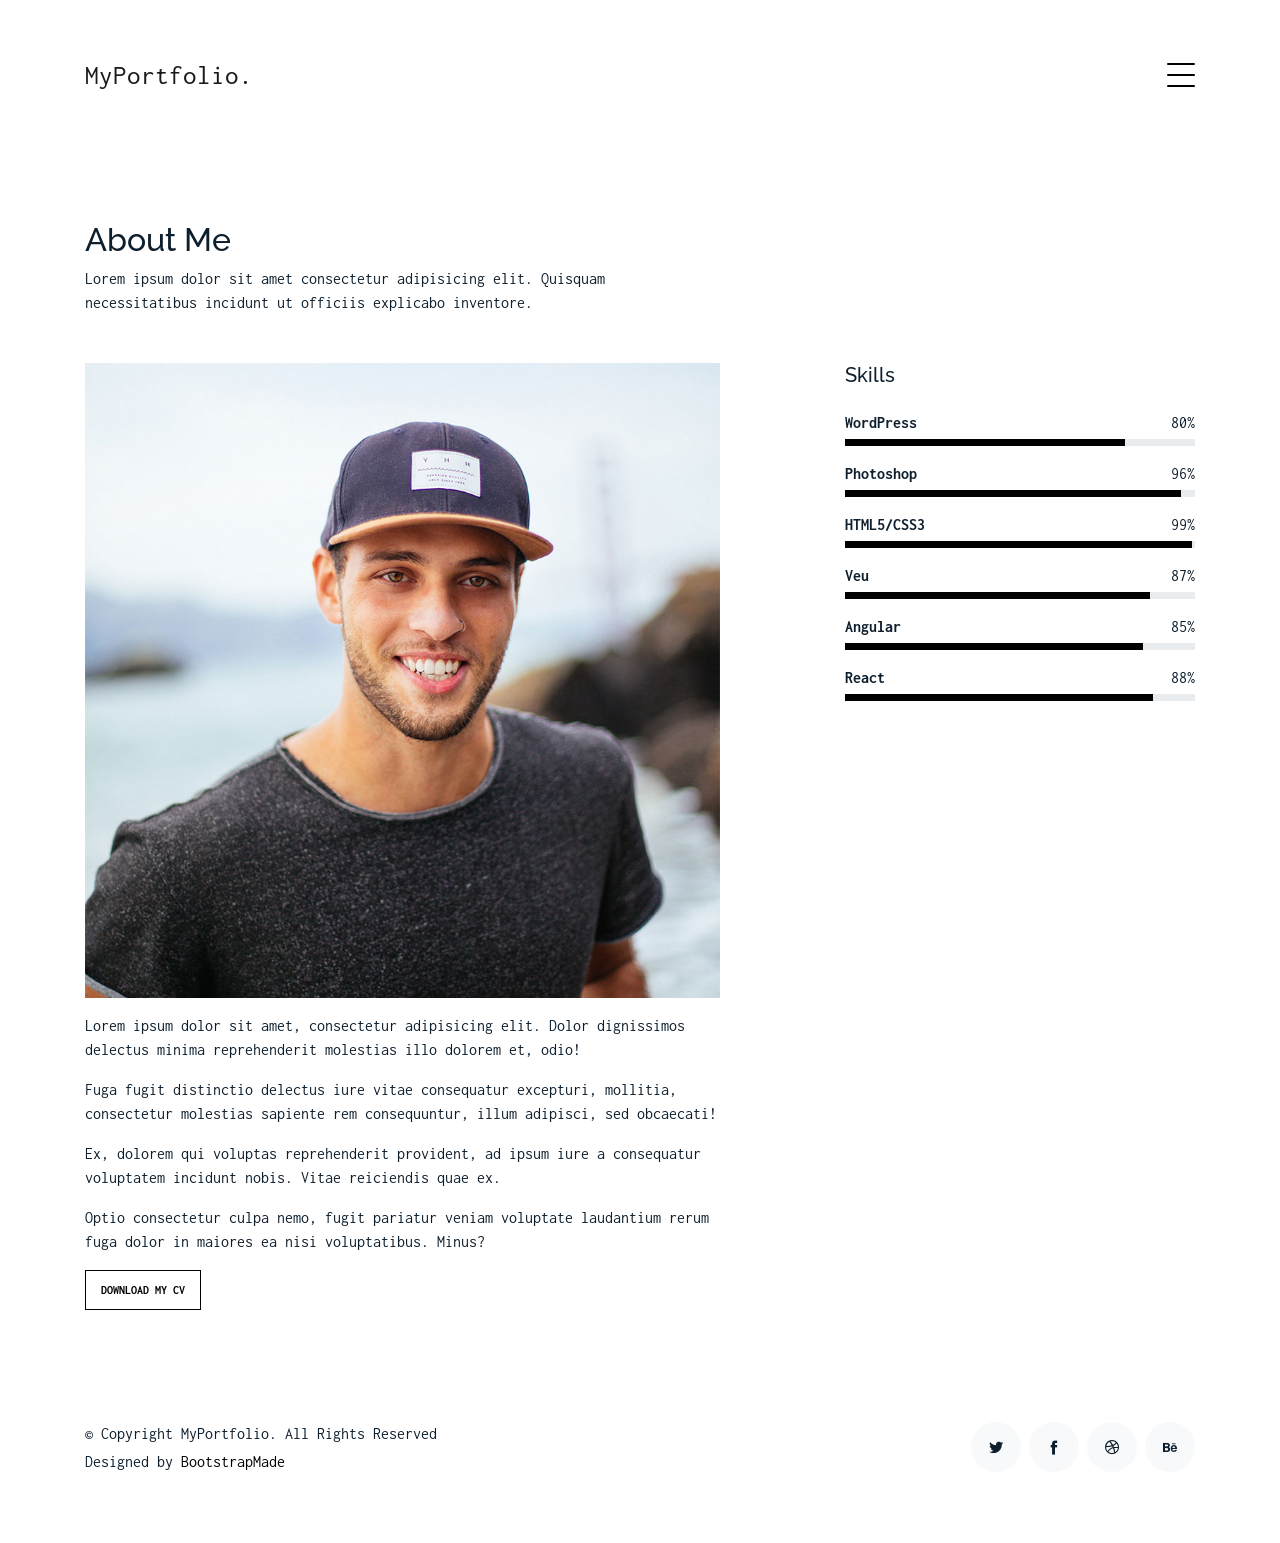
==== about.html @ 9ac965db "add template" ====
<!DOCTYPE html>
<html lang="en">

<head>
  <meta charset="utf-8">
  <title>About - MyPortfolio</title>
  <meta content="width=device-width, initial-scale=1.0" name="viewport">
  <meta content="" name="keywords">
  <meta content="" name="description">

  <!-- Favicons -->
  <link href="img/favicon.png" rel="icon">
  <link href="img/apple-touch-icon.png" rel="apple-touch-icon">

  <!-- Google Fonts -->
  <link href="https://fonts.googleapis.com/css?family=Inconsolata:400,700|Raleway:400,700&display=swap"
    rel="stylesheet">

  <!-- Bootstrap CSS File -->
  <link href="vendor/bootstrap/css/bootstrap.min.css" rel="stylesheet">

  <!-- Vendor CSS Files -->
  <link href="vendor/icofont/icofont.min.css" rel="stylesheet">
  <link href="vendor/line-awesome/css/line-awesome.min.css" rel="stylesheet">
  <link href="vendor/aos/aos.css" rel="stylesheet">
  <link href="vendor/owlcarousel/assets/owl.carousel.min.css" rel="stylesheet">

  <!-- Template Main CSS File -->
  <link href="css/style.css" rel="stylesheet">

  <!-- =======================================================
    Template Name: MyPortfolio
    Template URL: https://bootstrapmade.com/myportfolio-bootstrap-portfolio-website-template/
    Author: BootstrapMade.com
    Author URL: https://bootstrapmade.com/
  ======================================================= -->
</head>

<body>


  <div class="collapse navbar-collapse custom-navmenu" id="main-navbar">
    <div class="container py-2 py-md-5">
      <div class="row align-items-start">
        <div class="col-md-2">
          <ul class="custom-menu">
            <li><a href="index.html">Home</a></li>
            <li class="active"><a href="about.html">About Me</a></li>
            <li><a href="services.html">Services</a></li>
            <li><a href="works.html">Works</a></li>
            <li><a href="contact.html">Contact</a></li>
          </ul>
        </div>
        <div class="col-md-6 d-none d-md-block  mr-auto">
          <div class="tweet d-flex">
            <span class="icofont-twitter text-white mt-2 mr-3"></span>
            <div>
              <p><em>Lorem ipsum dolor sit amet consectetur adipisicing elit. Quisquam necessitatibus incidunt ut
                  officiis explicabo inventore. <br> <a href="#">t.co/v82jsk</a></em></p>
            </div>
          </div>
        </div>
        <div class="col-md-4 d-none d-md-block">
          <h3>Hire Me</h3>
          <p>Lorem ipsum dolor sit amet consectetur adipisicing elit. Quisquam necessitatibus incidunt ut officiis
            explicabo inventore. <br> <a href="#">myemail@gmail.com</a></p>
        </div>
      </div>

    </div>
  </div>

  <nav class="navbar navbar-light custom-navbar">
    <div class="container">
      <a class="navbar-brand" href="index.html">MyPortfolio.</a>

      <a href="#" class="burger" data-toggle="collapse" data-target="#main-navbar">
        <span></span>
      </a>

    </div>
  </nav>



  <main id="main">

    <div class="site-section pb-0 site-portfolio">
      <div class="container">
        <div class="row mb-5 align-items-end">
          <div class="col-md-6" data-aos="fade-up">

            <h2>About Me</h2>
            <p class="mb-0">Lorem ipsum dolor sit amet consectetur adipisicing elit. Quisquam necessitatibus incidunt ut
              officiis explicabo inventore.</p>
          </div>

        </div>


        <div class="row">
          <div class="col-md-4 ml-auto order-2" data-aos="fade-up">
            <h3 class="h3 mb-4">Skills</h3>
            <ul class="list-unstyled">
              <li class="mb-3">
                <div class="d-flex mb-1">
                  <strong>WordPress</strong>
                  <span class="ml-auto">80%</span>
                </div>
                <div class="progress custom-progress">
                  <div class="progress-bar" role="progressbar" style="width: 80%" aria-valuenow="80" aria-valuemin="0"
                    aria-valuemax="100"></div>
                </div>
              </li>
              <li class="mb-3">
                <div class="d-flex mb-1">
                  <strong>Photoshop</strong>
                  <span class="ml-auto">96%</span>
                </div>
                <div class="progress custom-progress">
                  <div class="progress-bar" role="progressbar" style="width: 96%" aria-valuenow="96" aria-valuemin="0"
                    aria-valuemax="100"></div>
                </div>
              </li>
              <li class="mb-3">
                <div class="d-flex mb-1">
                  <strong>HTML5/CSS3</strong>
                  <span class="ml-auto">99%</span>
                </div>
                <div class="progress custom-progress">
                  <div class="progress-bar" role="progressbar" style="width: 99%" aria-valuenow="99" aria-valuemin="0"
                    aria-valuemax="100"></div>
                </div>
              </li>
              <li class="mb-3">
                <div class="d-flex mb-1">
                  <strong>Veu</strong>
                  <span class="ml-auto">87%</span>
                </div>
                <div class="progress custom-progress">
                  <div class="progress-bar" role="progressbar" style="width: 87%" aria-valuenow="87" aria-valuemin="0"
                    aria-valuemax="100"></div>
                </div>
              </li>
              <li class="mb-3">
                <div class="d-flex mb-1">
                  <strong>Angular</strong>
                  <span class="ml-auto">85%</span>
                </div>
                <div class="progress custom-progress">
                  <div class="progress-bar" role="progressbar" style="width: 85%" aria-valuenow="85" aria-valuemin="0"
                    aria-valuemax="100"></div>
                </div>
              </li>
              <li class="mb-3">
                <div class="d-flex mb-1">
                  <strong>React</strong>
                  <span class="ml-auto">88%</span>
                </div>
                <div class="progress custom-progress">
                  <div class="progress-bar" role="progressbar" style="width: 88%" aria-valuenow="88" aria-valuemin="0"
                    aria-valuemax="100"></div>
                </div>
              </li>
            </ul>
          </div>

          <div class="col-md-7 mb-5 mb-md-0" data-aos="fade-up">
            <p><img src="img/person_1_sq.jpg" alt="Image" class="img-fluid"></p>
            <p>Lorem ipsum dolor sit amet, consectetur adipisicing elit. Dolor dignissimos delectus minima reprehenderit
              molestias illo dolorem et, odio!</p>
            <p>Fuga fugit distinctio delectus iure vitae consequatur excepturi, mollitia, consectetur molestias sapiente
              rem consequuntur, illum adipisci, sed obcaecati!</p>
            <p>Ex, dolorem qui voluptas reprehenderit provident, ad ipsum iure a consequatur voluptatem incidunt nobis.
              Vitae reiciendis quae ex.</p>
            <p>Optio consectetur culpa nemo, fugit pariatur veniam voluptate laudantium rerum fuga dolor in maiores ea
              nisi voluptatibus. Minus?</p>
            <p><a href="#" class="readmore">Download my CV</a></p>
          </div>

        </div>

      </div>
    </div>

  </main>
  <footer class="footer mt-5 pt-5" role="contentinfo">
    <div class="container">
      <div class="row">
        <div class="col-sm-6">
          <p class="mb-1">&copy; Copyright MyPortfolio. All Rights Reserved</p>
          <div class="credits">
            <!--
              All the links in the footer should remain intact.
              You can delete the links only if you purchased the pro version.
              Licensing information: https://bootstrapmade.com/license/
              Purchase the pro version with working PHP/AJAX contact form: https://bootstrapmade.com/buy/?theme=MyPortfolio
            -->
            Designed by <a href="https://bootstrapmade.com/">BootstrapMade</a>
          </div>
        </div>
        <div class="col-sm-6 social text-md-right">
          <a href="#"><span class="icofont-twitter"></span></a>
          <a href="#"><span class="icofont-facebook"></span></a>
          <a href="#"><span class="icofont-dribbble"></span></a>
          <a href="#"><span class="icofont-behance"></span></a>
        </div>
      </div>
    </div>
  </footer>

  <!-- Vendor JS Files -->
  <script src="vendor/jquery/jquery.min.js"></script>
  <script src="vendor/jquery/jquery-migrate.min.js"></script>
  <script src="vendor/bootstrap/js/bootstrap.min.js"></script>
  <script src="vendor/easing/easing.min.js"></script>
  <script src="vendor/php-email-form/validate.js"></script>
  <script src="vendor/isotope/isotope.pkgd.min.js"></script>
  <script src="vendor/aos/aos.js"></script>
  <script src="vendor/owlcarousel/owl.carousel.min.js"></script>

  <!-- Template Main JS File -->
  <script src="js/main.js"></script>

</body>

</html>
---- vendor/line-awesome/css/line-awesome.min.css ----
.la,.lab,.lad,.lal,.lar,.las{-moz-osx-font-smoothing:grayscale;-webkit-font-smoothing:antialiased;display:inline-block;font-style:normal;font-variant:normal;text-rendering:auto;line-height:1}.la-lg{font-size:1.33333em;line-height:.75em;vertical-align:-.0667em}.la-xs{font-size:.75em}.la-sm{font-size:.875em}.la-1x{font-size:1em}.la-2x{font-size:2em}.la-3x{font-size:3em}.la-4x{font-size:4em}.la-5x{font-size:5em}.la-6x{font-size:6em}.la-7x{font-size:7em}.la-8x{font-size:8em}.la-9x{font-size:9em}.la-10x{font-size:10em}.la-fw{text-align:center;width:1.25em}.la-ul{list-style-type:none;margin-left:2.5em;padding-left:0}.la-ul>li{position:relative}.la-li{left:-2em;position:absolute;text-align:center;width:2em;line-height:inherit}.la-border{border:solid .08em #eee;border-radius:.1em;padding:.2em .25em .15em}.la-pull-left{float:left}.la-pull-right{float:right}.la.la-pull-left,.lab.la-pull-left,.lal.la-pull-left,.lar.la-pull-left,.las.la-pull-left{margin-right:.3em}.la.la-pull-right,.lab.la-pull-right,.lal.la-pull-right,.lar.la-pull-right,.las.la-pull-right{margin-left:.3em}.la-spin{-webkit-animation:la-spin 2s infinite linear;animation:la-spin 2s infinite linear}.la-pulse{-webkit-animation:la-spin 1s infinite steps(8);animation:la-spin 1s infinite steps(8)}@-webkit-keyframes la-spin{0%{-webkit-transform:rotate(0);transform:rotate(0)}100%{-webkit-transform:rotate(360deg);transform:rotate(360deg)}}@keyframes la-spin{0%{-webkit-transform:rotate(0);transform:rotate(0)}100%{-webkit-transform:rotate(360deg);transform:rotate(360deg)}}.la-rotate-90{-webkit-transform:rotate(90deg);transform:rotate(90deg)}.la-rotate-180{-webkit-transform:rotate(180deg);transform:rotate(180deg)}.la-rotate-270{-webkit-transform:rotate(270deg);transform:rotate(270deg)}.la-flip-horizontal{-webkit-transform:scale(-1,1);transform:scale(-1,1)}.la-flip-vertical{-webkit-transform:scale(1,-1);transform:scale(1,-1)}.la-flip-both,.la-flip-horizontal.la-flip-vertical{-webkit-transform:scale(-1,-1);transform:scale(-1,-1)}:root .la-flip-both,:root .la-flip-horizontal,:root .la-flip-vertical,:root .la-rotate-180,:root .la-rotate-270,:root .la-rotate-90{-webkit-filter:none;filter:none}.la-stack{display:inline-block;height:2em;line-height:2em;position:relative;vertical-align:middle;width:2.5em}.la-stack-1x,.la-stack-2x{left:0;position:absolute;text-align:center;width:100%}.la-stack-1x{line-height:inherit}.la-stack-2x{font-size:2em}.la-inverse{color:#fff}.la-500px:before{content:"\f26e"}.la-accessible-icon:before{content:"\f368"}.la-accusoft:before{content:"\f369"}.la-acquisitions-incorporated:before{content:"\f6af"}.la-ad:before{content:"\f641"}.la-address-book:before{content:"\f2b9"}.la-address-card:before{content:"\f2bb"}.la-adjust:before{content:"\f042"}.la-adn:before{content:"\f170"}.la-adobe:before{content:"\f778"}.la-adversal:before{content:"\f36a"}.la-affiliatetheme:before{content:"\f36b"}.la-air-freshener:before{content:"\f5d0"}.la-airbnb:before{content:"\f834"}.la-algolia:before{content:"\f36c"}.la-align-center:before{content:"\f037"}.la-align-justify:before{content:"\f039"}.la-align-left:before{content:"\f036"}.la-align-right:before{content:"\f038"}.la-alipay:before{content:"\f642"}.la-allergies:before{content:"\f461"}.la-amazon:before{content:"\f270"}.la-amazon-pay:before{content:"\f42c"}.la-ambulance:before{content:"\f0f9"}.la-american-sign-language-interpreting:before{content:"\f2a3"}.la-amilia:before{content:"\f36d"}.la-anchor:before{content:"\f13d"}.la-android:before{content:"\f17b"}.la-angellist:before{content:"\f209"}.la-angle-double-down:before{content:"\f103"}.la-angle-double-left:before{content:"\f100"}.la-angle-double-right:before{content:"\f101"}.la-angle-double-up:before{content:"\f102"}.la-angle-down:before{content:"\f107"}.la-angle-left:before{content:"\f104"}.la-angle-right:before{content:"\f105"}.la-angle-up:before{content:"\f106"}.la-angry:before{content:"\f556"}.la-angrycreative:before{content:"\f36e"}.la-angular:before{content:"\f420"}.la-ankh:before{content:"\f644"}.la-app-store:before{content:"\f36f"}.la-app-store-ios:before{content:"\f370"}.la-apper:before{content:"\f371"}.la-apple:before{content:"\f179"}.la-apple-alt:before{content:"\f5d1"}.la-apple-pay:before{content:"\f415"}.la-archive:before{content:"\f187"}.la-archway:before{content:"\f557"}.la-arrow-alt-circle-down:before{content:"\f358"}.la-arrow-alt-circle-left:before{content:"\f359"}.la-arrow-alt-circle-right:before{content:"\f35a"}.la-arrow-alt-circle-up:before{content:"\f35b"}.la-arrow-circle-down:before{content:"\f0ab"}.la-arrow-circle-left:before{content:"\f0a8"}.la-arrow-circle-right:before{content:"\f0a9"}.la-arrow-circle-up:before{content:"\f0aa"}.la-arrow-down:before{content:"\f063"}.la-arrow-left:before{content:"\f060"}.la-arrow-right:before{content:"\f061"}.la-arrow-up:before{content:"\f062"}.la-arrows-alt:before{content:"\f0b2"}.la-arrows-alt-h:before{content:"\f337"}.la-arrows-alt-v:before{content:"\f338"}.la-artstation:before{content:"\f77a"}.la-assistive-listening-systems:before{content:"\f2a2"}.la-asterisk:before{content:"\f069"}.la-asymmetrik:before{content:"\f372"}.la-at:before{content:"\f1fa"}.la-atlas:before{content:"\f558"}.la-atlassian:before{content:"\f77b"}.la-atom:before{content:"\f5d2"}.la-audible:before{content:"\f373"}.la-audio-description:before{content:"\f29e"}.la-autoprefixer:before{content:"\f41c"}.la-avianex:before{content:"\f374"}.la-aviato:before{content:"\f421"}.la-award:before{content:"\f559"}.la-aws:before{content:"\f375"}.la-baby:before{content:"\f77c"}.la-baby-carriage:before{content:"\f77d"}.la-backspace:before{content:"\f55a"}.la-backward:before{content:"\f04a"}.la-bacon:before{content:"\f7e5"}.la-balance-scale:before{content:"\f24e"}.la-balance-scale-left:before{content:"\f515"}.la-balance-scale-right:before{content:"\f516"}.la-ban:before{content:"\f05e"}.la-band-aid:before{content:"\f462"}.la-bandcamp:before{content:"\f2d5"}.la-barcode:before{content:"\f02a"}.la-bars:before{content:"\f0c9"}.la-baseball-ball:before{content:"\f433"}.la-basketball-ball:before{content:"\f434"}.la-bath:before{content:"\f2cd"}.la-battery-empty:before{content:"\f244"}.la-battery-full:before{content:"\f240"}.la-battery-half:before{content:"\f242"}.la-battery-quarter:before{content:"\f243"}.la-battery-three-quarters:before{content:"\f241"}.la-battle-net:before{content:"\f835"}.la-bed:before{content:"\f236"}.la-beer:before{content:"\f0fc"}.la-behance:before{content:"\f1b4"}.la-behance-square:before{content:"\f1b5"}.la-bell:before{content:"\f0f3"}.la-bell-slash:before{content:"\f1f6"}.la-bezier-curve:before{content:"\f55b"}.la-bible:before{content:"\f647"}.la-bicycle:before{content:"\f206"}.la-biking:before{content:"\f84a"}.la-bimobject:before{content:"\f378"}.la-binoculars:before{content:"\f1e5"}.la-biohazard:before{content:"\f780"}.la-birthday-cake:before{content:"\f1fd"}.la-bitbucket:before{content:"\f171"}.la-bitcoin:before{content:"\f379"}.la-bity:before{content:"\f37a"}.la-black-tie:before{content:"\f27e"}.la-blackberry:before{content:"\f37b"}.la-blender:before{content:"\f517"}.la-blender-phone:before{content:"\f6b6"}.la-blind:before{content:"\f29d"}.la-blog:before{content:"\f781"}.la-blogger:before{content:"\f37c"}.la-blogger-b:before{content:"\f37d"}.la-bluetooth:before{content:"\f293"}.la-bluetooth-b:before{content:"\f294"}.la-bold:before{content:"\f032"}.la-bolt:before{content:"\f0e7"}.la-bomb:before{content:"\f1e2"}.la-bone:before{content:"\f5d7"}.la-bong:before{content:"\f55c"}.la-book:before{content:"\f02d"}.la-book-dead:before{content:"\f6b7"}.la-book-medical:before{content:"\f7e6"}.la-book-open:before{content:"\f518"}.la-book-reader:before{content:"\f5da"}.la-bookmark:before{content:"\f02e"}.la-bootstrap:before{content:"\f836"}.la-border-all:before{content:"\f84c"}.la-border-none:before{content:"\f850"}.la-border-style:before{content:"\f853"}.la-bowling-ball:before{content:"\f436"}.la-box:before{content:"\f466"}.la-box-open:before{content:"\f49e"}.la-boxes:before{content:"\f468"}.la-braille:before{content:"\f2a1"}.la-brain:before{content:"\f5dc"}.la-bread-slice:before{content:"\f7ec"}.la-briefcase:before{content:"\f0b1"}.la-briefcase-medical:before{content:"\f469"}.la-broadcast-tower:before{content:"\f519"}.la-broom:before{content:"\f51a"}.la-brush:before{content:"\f55d"}.la-btc:before{content:"\f15a"}.la-buffer:before{content:"\f837"}.la-bug:before{content:"\f188"}.la-building:before{content:"\f1ad"}.la-bullhorn:before{content:"\f0a1"}.la-bullseye:before{content:"\f140"}.la-burn:before{content:"\f46a"}.la-buromobelexperte:before{content:"\f37f"}.la-bus:before{content:"\f207"}.la-bus-alt:before{content:"\f55e"}.la-business-time:before{content:"\f64a"}.la-buy-n-large:before{content:"\f8a6"}.la-buysellads:before{content:"\f20d"}.la-calculator:before{content:"\f1ec"}.la-calendar:before{content:"\f133"}.la-calendar-alt:before{content:"\f073"}.la-calendar-check:before{content:"\f274"}.la-calendar-day:before{content:"\f783"}.la-calendar-minus:before{content:"\f272"}.la-calendar-plus:before{content:"\f271"}.la-calendar-times:before{content:"\f273"}.la-calendar-week:before{content:"\f784"}.la-camera:before{content:"\f030"}.la-camera-retro:before{content:"\f083"}.la-campground:before{content:"\f6bb"}.la-canadian-maple-leaf:before{content:"\f785"}.la-candy-cane:before{content:"\f786"}.la-cannabis:before{content:"\f55f"}.la-capsules:before{content:"\f46b"}.la-car:before{content:"\f1b9"}.la-car-alt:before{content:"\f5de"}.la-car-battery:before{content:"\f5df"}.la-car-crash:before{content:"\f5e1"}.la-car-side:before{content:"\f5e4"}.la-caret-down:before{content:"\f0d7"}.la-caret-left:before{content:"\f0d9"}.la-caret-right:before{content:"\f0da"}.la-caret-square-down:before{content:"\f150"}.la-caret-square-left:before{content:"\f191"}.la-caret-square-right:before{content:"\f152"}.la-caret-square-up:before{content:"\f151"}.la-caret-up:before{content:"\f0d8"}.la-carrot:before{content:"\f787"}.la-cart-arrow-down:before{content:"\f218"}.la-cart-plus:before{content:"\f217"}.la-cash-register:before{content:"\f788"}.la-cat:before{content:"\f6be"}.la-cc-amazon-pay:before{content:"\f42d"}.la-cc-amex:before{content:"\f1f3"}.la-cc-apple-pay:before{content:"\f416"}.la-cc-diners-club:before{content:"\f24c"}.la-cc-discover:before{content:"\f1f2"}.la-cc-jcb:before{content:"\f24b"}.la-cc-mastercard:before{content:"\f1f1"}.la-cc-paypal:before{content:"\f1f4"}.la-cc-stripe:before{content:"\f1f5"}.la-cc-visa:before{content:"\f1f0"}.la-centercode:before{content:"\f380"}.la-centos:before{content:"\f789"}.la-certificate:before{content:"\f0a3"}.la-chair:before{content:"\f6c0"}.la-chalkboard:before{content:"\f51b"}.la-chalkboard-teacher:before{content:"\f51c"}.la-charging-station:before{content:"\f5e7"}.la-chart-area:before{content:"\f1fe"}.la-chart-bar:before{content:"\f080"}.la-chart-line:before{content:"\f201"}.la-chart-pie:before{content:"\f200"}.la-check:before{content:"\f00c"}.la-check-circle:before{content:"\f058"}.la-check-double:before{content:"\f560"}.la-check-square:before{content:"\f14a"}.la-cheese:before{content:"\f7ef"}.la-chess:before{content:"\f439"}.la-chess-bishop:before{content:"\f43a"}.la-chess-board:before{content:"\f43c"}.la-chess-king:before{content:"\f43f"}.la-chess-knight:before{content:"\f441"}.la-chess-pawn:before{content:"\f443"}.la-chess-queen:before{content:"\f445"}.la-chess-rook:before{content:"\f447"}.la-chevron-circle-down:before{content:"\f13a"}.la-chevron-circle-left:before{content:"\f137"}.la-chevron-circle-right:before{content:"\f138"}.la-chevron-circle-up:before{content:"\f139"}.la-chevron-down:before{content:"\f078"}.la-chevron-left:before{content:"\f053"}.la-chevron-right:before{content:"\f054"}.la-chevron-up:before{content:"\f077"}.la-child:before{content:"\f1ae"}.la-chrome:before{content:"\f268"}.la-chromecast:before{content:"\f838"}.la-church:before{content:"\f51d"}.la-circle:before{content:"\f111"}.la-circle-notch:before{content:"\f1ce"}.la-city:before{content:"\f64f"}.la-clinic-medical:before{content:"\f7f2"}.la-clipboard:before{content:"\f328"}.la-clipboard-check:before{content:"\f46c"}.la-clipboard-list:before{content:"\f46d"}.la-clock:before{content:"\f017"}.la-clone:before{content:"\f24d"}.la-closed-captioning:before{content:"\f20a"}.la-cloud:before{content:"\f0c2"}.la-cloud-download-alt:before{content:"\f381"}.la-cloud-meatball:before{content:"\f73b"}.la-cloud-moon:before{content:"\f6c3"}.la-cloud-moon-rain:before{content:"\f73c"}.la-cloud-rain:before{content:"\f73d"}.la-cloud-showers-heavy:before{content:"\f740"}.la-cloud-sun:before{content:"\f6c4"}.la-cloud-sun-rain:before{content:"\f743"}.la-cloud-upload-alt:before{content:"\f382"}.la-cloudscale:before{content:"\f383"}.la-cloudsmith:before{content:"\f384"}.la-cloudversify:before{content:"\f385"}.la-cocktail:before{content:"\f561"}.la-code:before{content:"\f121"}.la-code-branch:before{content:"\f126"}.la-codepen:before{content:"\f1cb"}.la-codiepie:before{content:"\f284"}.la-coffee:before{content:"\f0f4"}.la-cog:before{content:"\f013"}.la-cogs:before{content:"\f085"}.la-coins:before{content:"\f51e"}.la-columns:before{content:"\f0db"}.la-comment:before{content:"\f075"}.la-comment-alt:before{content:"\f27a"}.la-comment-dollar:before{content:"\f651"}.la-comment-dots:before{content:"\f4ad"}.la-comment-medical:before{content:"\f7f5"}.la-comment-slash:before{content:"\f4b3"}.la-comments:before{content:"\f086"}.la-comments-dollar:before{content:"\f653"}.la-compact-disc:before{content:"\f51f"}.la-compass:before{content:"\f14e"}.la-compress:before{content:"\f066"}.la-compress-arrows-alt:before{content:"\f78c"}.la-concierge-bell:before{content:"\f562"}.la-confluence:before{content:"\f78d"}.la-connectdevelop:before{content:"\f20e"}.la-contao:before{content:"\f26d"}.la-cookie:before{content:"\f563"}.la-cookie-bite:before{content:"\f564"}.la-copy:before{content:"\f0c5"}.la-copyright:before{content:"\f1f9"}.la-cotton-bureau:before{content:"\f89e"}.la-couch:before{content:"\f4b8"}.la-cpanel:before{content:"\f388"}.la-creative-commons:before{content:"\f25e"}.la-creative-commons-by:before{content:"\f4e7"}.la-creative-commons-nc:before{content:"\f4e8"}.la-creative-commons-nc-eu:before{content:"\f4e9"}.la-creative-commons-nc-jp:before{content:"\f4ea"}.la-creative-commons-nd:before{content:"\f4eb"}.la-creative-commons-pd:before{content:"\f4ec"}.la-creative-commons-pd-alt:before{content:"\f4ed"}.la-creative-commons-remix:before{content:"\f4ee"}.la-creative-commons-sa:before{content:"\f4ef"}.la-creative-commons-sampling:before{content:"\f4f0"}.la-creative-commons-sampling-plus:before{content:"\f4f1"}.la-creative-commons-share:before{content:"\f4f2"}.la-creative-commons-zero:before{content:"\f4f3"}.la-credit-card:before{content:"\f09d"}.la-critical-role:before{content:"\f6c9"}.la-crop:before{content:"\f125"}.la-crop-alt:before{content:"\f565"}.la-cross:before{content:"\f654"}.la-crosshairs:before{content:"\f05b"}.la-crow:before{content:"\f520"}.la-crown:before{content:"\f521"}.la-crutch:before{content:"\f7f7"}.la-css3:before{content:"\f13c"}.la-css3-alt:before{content:"\f38b"}.la-cube:before{content:"\f1b2"}.la-cubes:before{content:"\f1b3"}.la-cut:before{content:"\f0c4"}.la-cuttlefish:before{content:"\f38c"}.la-d-and-d:before{content:"\f38d"}.la-d-and-d-beyond:before{content:"\f6ca"}.la-dashcube:before{content:"\f210"}.la-database:before{content:"\f1c0"}.la-deaf:before{content:"\f2a4"}.la-delicious:before{content:"\f1a5"}.la-democrat:before{content:"\f747"}.la-deploydog:before{content:"\f38e"}.la-deskpro:before{content:"\f38f"}.la-desktop:before{content:"\f108"}.la-dev:before{content:"\f6cc"}.la-deviantart:before{content:"\f1bd"}.la-dharmachakra:before{content:"\f655"}.la-dhl:before{content:"\f790"}.la-diagnoses:before{content:"\f470"}.la-diaspora:before{content:"\f791"}.la-dice:before{content:"\f522"}.la-dice-d20:before{content:"\f6cf"}.la-dice-d6:before{content:"\f6d1"}.la-dice-five:before{content:"\f523"}.la-dice-four:before{content:"\f524"}.la-dice-one:before{content:"\f525"}.la-dice-six:before{content:"\f526"}.la-dice-three:before{content:"\f527"}.la-dice-two:before{content:"\f528"}.la-digg:before{content:"\f1a6"}.la-digital-ocean:before{content:"\f391"}.la-digital-tachograph:before{content:"\f566"}.la-directions:before{content:"\f5eb"}.la-discord:before{content:"\f392"}.la-discourse:before{content:"\f393"}.la-divide:before{content:"\f529"}.la-dizzy:before{content:"\f567"}.la-dna:before{content:"\f471"}.la-dochub:before{content:"\f394"}.la-docker:before{content:"\f395"}.la-dog:before{content:"\f6d3"}.la-dollar-sign:before{content:"\f155"}.la-dolly:before{content:"\f472"}.la-dolly-flatbed:before{content:"\f474"}.la-donate:before{content:"\f4b9"}.la-door-closed:before{content:"\f52a"}.la-door-open:before{content:"\f52b"}.la-dot-circle:before{content:"\f192"}.la-dove:before{content:"\f4ba"}.la-download:before{content:"\f019"}.la-draft2digital:before{content:"\f396"}.la-drafting-compass:before{content:"\f568"}.la-dragon:before{content:"\f6d5"}.la-draw-polygon:before{content:"\f5ee"}.la-dribbble:before{content:"\f17d"}.la-dribbble-square:before{content:"\f397"}.la-dropbox:before{content:"\f16b"}.la-drum:before{content:"\f569"}.la-drum-steelpan:before{content:"\f56a"}.la-drumstick-bite:before{content:"\f6d7"}.la-drupal:before{content:"\f1a9"}.la-dumbbell:before{content:"\f44b"}.la-dumpster:before{content:"\f793"}.la-dumpster-fire:before{content:"\f794"}.la-dungeon:before{content:"\f6d9"}.la-dyalog:before{content:"\f399"}.la-earlybirds:before{content:"\f39a"}.la-ebay:before{content:"\f4f4"}.la-edge:before{content:"\f282"}.la-edit:before{content:"\f044"}.la-egg:before{content:"\f7fb"}.la-eject:before{content:"\f052"}.la-elementor:before{content:"\f430"}.la-ellipsis-h:before{content:"\f141"}.la-ellipsis-v:before{content:"\f142"}.la-ello:before{content:"\f5f1"}.la-ember:before{content:"\f423"}.la-empire:before{content:"\f1d1"}.la-envelope:before{content:"\f0e0"}.la-envelope-open:before{content:"\f2b6"}.la-envelope-open-text:before{content:"\f658"}.la-envelope-square:before{content:"\f199"}.la-envira:before{content:"\f299"}.la-equals:before{content:"\f52c"}.la-eraser:before{content:"\f12d"}.la-erlang:before{content:"\f39d"}.la-ethereum:before{content:"\f42e"}.la-ethernet:before{content:"\f796"}.la-etsy:before{content:"\f2d7"}.la-euro-sign:before{content:"\f153"}.la-evernote:before{content:"\f839"}.la-exchange-alt:before{content:"\f362"}.la-exclamation:before{content:"\f12a"}.la-exclamation-circle:before{content:"\f06a"}.la-exclamation-triangle:before{content:"\f071"}.la-expand:before{content:"\f065"}.la-expand-arrows-alt:before{content:"\f31e"}.la-expeditedssl:before{content:"\f23e"}.la-external-link-alt:before{content:"\f35d"}.la-external-link-square-alt:before{content:"\f360"}.la-eye:before{content:"\f06e"}.la-eye-dropper:before{content:"\f1fb"}.la-eye-slash:before{content:"\f070"}.la-facebook:before{content:"\f09a"}.la-facebook-f:before{content:"\f39e"}.la-facebook-messenger:before{content:"\f39f"}.la-facebook-square:before{content:"\f082"}.la-fan:before{content:"\f863"}.la-fantasy-flight-games:before{content:"\f6dc"}.la-fast-backward:before{content:"\f049"}.la-fast-forward:before{content:"\f050"}.la-fax:before{content:"\f1ac"}.la-feather:before{content:"\f52d"}.la-feather-alt:before{content:"\f56b"}.la-fedex:before{content:"\f797"}.la-fedora:before{content:"\f798"}.la-female:before{content:"\f182"}.la-fighter-jet:before{content:"\f0fb"}.la-figma:before{content:"\f799"}.la-file:before{content:"\f15b"}.la-file-alt:before{content:"\f15c"}.la-file-archive:before{content:"\f1c6"}.la-file-audio:before{content:"\f1c7"}.la-file-code:before{content:"\f1c9"}.la-file-contract:before{content:"\f56c"}.la-file-csv:before{content:"\f6dd"}.la-file-download:before{content:"\f56d"}.la-file-excel:before{content:"\f1c3"}.la-file-export:before{content:"\f56e"}.la-file-image:before{content:"\f1c5"}.la-file-import:before{content:"\f56f"}.la-file-invoice:before{content:"\f570"}.la-file-invoice-dollar:before{content:"\f571"}.la-file-medical:before{content:"\f477"}.la-file-medical-alt:before{content:"\f478"}.la-file-pdf:before{content:"\f1c1"}.la-file-powerpoint:before{content:"\f1c4"}.la-file-prescription:before{content:"\f572"}.la-file-signature:before{content:"\f573"}.la-file-upload:before{content:"\f574"}.la-file-video:before{content:"\f1c8"}.la-file-word:before{content:"\f1c2"}.la-fill:before{content:"\f575"}.la-fill-drip:before{content:"\f576"}.la-film:before{content:"\f008"}.la-filter:before{content:"\f0b0"}.la-fingerprint:before{content:"\f577"}.la-fire:before{content:"\f06d"}.la-fire-alt:before{content:"\f7e4"}.la-fire-extinguisher:before{content:"\f134"}.la-firefox:before{content:"\f269"}.la-first-aid:before{content:"\f479"}.la-first-order:before{content:"\f2b0"}.la-first-order-alt:before{content:"\f50a"}.la-firstdraft:before{content:"\f3a1"}.la-fish:before{content:"\f578"}.la-fist-raised:before{content:"\f6de"}.la-flag:before{content:"\f024"}.la-flag-checkered:before{content:"\f11e"}.la-flag-usa:before{content:"\f74d"}.la-flask:before{content:"\f0c3"}.la-flickr:before{content:"\f16e"}.la-flipboard:before{content:"\f44d"}.la-flushed:before{content:"\f579"}.la-fly:before{content:"\f417"}.la-folder:before{content:"\f07b"}.la-folder-minus:before{content:"\f65d"}.la-folder-open:before{content:"\f07c"}.la-folder-plus:before{content:"\f65e"}.la-font:before{content:"\f031"}.la-font-awesome:before{content:"\f2b4"}.la-font-awesome-alt:before{content:"\f35c"}.la-font-awesome-flag:before{content:"\f425"}.la-font-awesome-logo-full:before{content:"\f4e6"}.la-fonticons:before{content:"\f280"}.la-fonticons-fi:before{content:"\f3a2"}.la-football-ball:before{content:"\f44e"}.la-fort-awesome:before{content:"\f286"}.la-fort-awesome-alt:before{content:"\f3a3"}.la-forumbee:before{content:"\f211"}.la-forward:before{content:"\f04e"}.la-foursquare:before{content:"\f180"}.la-free-code-camp:before{content:"\f2c5"}.la-freebsd:before{content:"\f3a4"}.la-frog:before{content:"\f52e"}.la-frown:before{content:"\f119"}.la-frown-open:before{content:"\f57a"}.la-fulcrum:before{content:"\f50b"}.la-funnel-dollar:before{content:"\f662"}.la-futbol:before{content:"\f1e3"}.la-galactic-republic:before{content:"\f50c"}.la-galactic-senate:before{content:"\f50d"}.la-gamepad:before{content:"\f11b"}.la-gas-pump:before{content:"\f52f"}.la-gavel:before{content:"\f0e3"}.la-gem:before{content:"\f3a5"}.la-genderless:before{content:"\f22d"}.la-get-pocket:before{content:"\f265"}.la-gg:before{content:"\f260"}.la-gg-circle:before{content:"\f261"}.la-ghost:before{content:"\f6e2"}.la-gift:before{content:"\f06b"}.la-gifts:before{content:"\f79c"}.la-git:before{content:"\f1d3"}.la-git-alt:before{content:"\f841"}.la-git-square:before{content:"\f1d2"}.la-github:before{content:"\f09b"}.la-github-alt:before{content:"\f113"}.la-github-square:before{content:"\f092"}.la-gitkraken:before{content:"\f3a6"}.la-gitlab:before{content:"\f296"}.la-gitter:before{content:"\f426"}.la-glass-cheers:before{content:"\f79f"}.la-glass-martini:before{content:"\f000"}.la-glass-martini-alt:before{content:"\f57b"}.la-glass-whiskey:before{content:"\f7a0"}.la-glasses:before{content:"\f530"}.la-glide:before{content:"\f2a5"}.la-glide-g:before{content:"\f2a6"}.la-globe:before{content:"\f0ac"}.la-globe-africa:before{content:"\f57c"}.la-globe-americas:before{content:"\f57d"}.la-globe-asia:before{content:"\f57e"}.la-globe-europe:before{content:"\f7a2"}.la-gofore:before{content:"\f3a7"}.la-golf-ball:before{content:"\f450"}.la-goodreads:before{content:"\f3a8"}.la-goodreads-g:before{content:"\f3a9"}.la-google:before{content:"\f1a0"}.la-google-drive:before{content:"\f3aa"}.la-google-play:before{content:"\f3ab"}.la-google-plus:before{content:"\f2b3"}.la-google-plus-g:before{content:"\f0d5"}.la-google-plus-square:before{content:"\f0d4"}.la-google-wallet:before{content:"\f1ee"}.la-gopuram:before{content:"\f664"}.la-graduation-cap:before{content:"\f19d"}.la-gratipay:before{content:"\f184"}.la-grav:before{content:"\f2d6"}.la-greater-than:before{content:"\f531"}.la-greater-than-equal:before{content:"\f532"}.la-grimace:before{content:"\f57f"}.la-grin:before{content:"\f580"}.la-grin-alt:before{content:"\f581"}.la-grin-beam:before{content:"\f582"}.la-grin-beam-sweat:before{content:"\f583"}.la-grin-hearts:before{content:"\f584"}.la-grin-squint:before{content:"\f585"}.la-grin-squint-tears:before{content:"\f586"}.la-grin-stars:before{content:"\f587"}.la-grin-tears:before{content:"\f588"}.la-grin-tongue:before{content:"\f589"}.la-grin-tongue-squint:before{content:"\f58a"}.la-grin-tongue-wink:before{content:"\f58b"}.la-grin-wink:before{content:"\f58c"}.la-grip-horizontal:before{content:"\f58d"}.la-grip-lines:before{content:"\f7a4"}.la-grip-lines-vertical:before{content:"\f7a5"}.la-grip-vertical:before{content:"\f58e"}.la-gripfire:before{content:"\f3ac"}.la-grunt:before{content:"\f3ad"}.la-guitar:before{content:"\f7a6"}.la-gulp:before{content:"\f3ae"}.la-h-square:before{content:"\f0fd"}.la-hacker-news:before{content:"\f1d4"}.la-hacker-news-square:before{content:"\f3af"}.la-hackerrank:before{content:"\f5f7"}.la-hamburger:before{content:"\f805"}.la-hammer:before{content:"\f6e3"}.la-hamsa:before{content:"\f665"}.la-hand-holding:before{content:"\f4bd"}.la-hand-holding-heart:before{content:"\f4be"}.la-hand-holding-usd:before{content:"\f4c0"}.la-hand-lizard:before{content:"\f258"}.la-hand-middle-finger:before{content:"\f806"}.la-hand-paper:before{content:"\f256"}.la-hand-peace:before{content:"\f25b"}.la-hand-point-down:before{content:"\f0a7"}.la-hand-point-left:before{content:"\f0a5"}.la-hand-point-right:before{content:"\f0a4"}.la-hand-point-up:before{content:"\f0a6"}.la-hand-pointer:before{content:"\f25a"}.la-hand-rock:before{content:"\f255"}.la-hand-scissors:before{content:"\f257"}.la-hand-spock:before{content:"\f259"}.la-hands:before{content:"\f4c2"}.la-hands-helping:before{content:"\f4c4"}.la-handshake:before{content:"\f2b5"}.la-hanukiah:before{content:"\f6e6"}.la-hard-hat:before{content:"\f807"}.la-hashtag:before{content:"\f292"}.la-hat-cowboy:before{content:"\f8c0"}.la-hat-cowboy-side:before{content:"\f8c1"}.la-hat-wizard:before{content:"\f6e8"}.la-haykal:before{content:"\f666"}.la-hdd:before{content:"\f0a0"}.la-heading:before{content:"\f1dc"}.la-headphones:before{content:"\f025"}.la-headphones-alt:before{content:"\f58f"}.la-headset:before{content:"\f590"}.la-heart:before{content:"\f004"}.la-heart-broken:before{content:"\f7a9"}.la-heartbeat:before{content:"\f21e"}.la-helicopter:before{content:"\f533"}.la-highlighter:before{content:"\f591"}.la-hiking:before{content:"\f6ec"}.la-hippo:before{content:"\f6ed"}.la-hips:before{content:"\f452"}.la-hire-a-helper:before{content:"\f3b0"}.la-history:before{content:"\f1da"}.la-hockey-puck:before{content:"\f453"}.la-holly-berry:before{content:"\f7aa"}.la-home:before{content:"\f015"}.la-hooli:before{content:"\f427"}.la-hornbill:before{content:"\f592"}.la-horse:before{content:"\f6f0"}.la-horse-head:before{content:"\f7ab"}.la-hospital:before{content:"\f0f8"}.la-hospital-alt:before{content:"\f47d"}.la-hospital-symbol:before{content:"\f47e"}.la-hot-tub:before{content:"\f593"}.la-hotdog:before{content:"\f80f"}.la-hotel:before{content:"\f594"}.la-hotjar:before{content:"\f3b1"}.la-hourglass:before{content:"\f254"}.la-hourglass-end:before{content:"\f253"}.la-hourglass-half:before{content:"\f252"}.la-hourglass-start:before{content:"\f251"}.la-house-damage:before{content:"\f6f1"}.la-houzz:before{content:"\f27c"}.la-hryvnia:before{content:"\f6f2"}.la-html5:before{content:"\f13b"}.la-hubspot:before{content:"\f3b2"}.la-i-cursor:before{content:"\f246"}.la-ice-cream:before{content:"\f810"}.la-icicles:before{content:"\f7ad"}.la-icons:before{content:"\f86d"}.la-id-badge:before{content:"\f2c1"}.la-id-card:before{content:"\f2c2"}.la-id-card-alt:before{content:"\f47f"}.la-igloo:before{content:"\f7ae"}.la-image:before{content:"\f03e"}.la-images:before{content:"\f302"}.la-imdb:before{content:"\f2d8"}.la-inbox:before{content:"\f01c"}.la-indent:before{content:"\f03c"}.la-industry:before{content:"\f275"}.la-infinity:before{content:"\f534"}.la-info:before{content:"\f129"}.la-info-circle:before{content:"\f05a"}.la-instagram:before{content:"\f16d"}.la-intercom:before{content:"\f7af"}.la-internet-explorer:before{content:"\f26b"}.la-invision:before{content:"\f7b0"}.la-ioxhost:before{content:"\f208"}.la-italic:before{content:"\f033"}.la-itch-io:before{content:"\f83a"}.la-itunes:before{content:"\f3b4"}.la-itunes-note:before{content:"\f3b5"}.la-java:before{content:"\f4e4"}.la-jedi:before{content:"\f669"}.la-jedi-order:before{content:"\f50e"}.la-jenkins:before{content:"\f3b6"}.la-jira:before{content:"\f7b1"}.la-joget:before{content:"\f3b7"}.la-joint:before{content:"\f595"}.la-joomla:before{content:"\f1aa"}.la-journal-whills:before{content:"\f66a"}.la-js:before{content:"\f3b8"}.la-js-square:before{content:"\f3b9"}.la-jsfiddle:before{content:"\f1cc"}.la-kaaba:before{content:"\f66b"}.la-kaggle:before{content:"\f5fa"}.la-key:before{content:"\f084"}.la-keybase:before{content:"\f4f5"}.la-keyboard:before{content:"\f11c"}.la-keycdn:before{content:"\f3ba"}.la-khanda:before{content:"\f66d"}.la-kickstarter:before{content:"\f3bb"}.la-kickstarter-k:before{content:"\f3bc"}.la-kiss:before{content:"\f596"}.la-kiss-beam:before{content:"\f597"}.la-kiss-wink-heart:before{content:"\f598"}.la-kiwi-bird:before{content:"\f535"}.la-korvue:before{content:"\f42f"}.la-landmark:before{content:"\f66f"}.la-language:before{content:"\f1ab"}.la-laptop:before{content:"\f109"}.la-laptop-code:before{content:"\f5fc"}.la-laptop-medical:before{content:"\f812"}.la-laravel:before{content:"\f3bd"}.la-lastfm:before{content:"\f202"}.la-lastfm-square:before{content:"\f203"}.la-laugh:before{content:"\f599"}.la-laugh-beam:before{content:"\f59a"}.la-laugh-squint:before{content:"\f59b"}.la-laugh-wink:before{content:"\f59c"}.la-layer-group:before{content:"\f5fd"}.la-leaf:before{content:"\f06c"}.la-leanpub:before{content:"\f212"}.la-lemon:before{content:"\f094"}.la-less:before{content:"\f41d"}.la-less-than:before{content:"\f536"}.la-less-than-equal:before{content:"\f537"}.la-level-down-alt:before{content:"\f3be"}.la-level-up-alt:before{content:"\f3bf"}.la-life-ring:before{content:"\f1cd"}.la-lightbulb:before{content:"\f0eb"}.la-line:before{content:"\f3c0"}.la-link:before{content:"\f0c1"}.la-linkedin:before{content:"\f08c"}.la-linkedin-in:before{content:"\f0e1"}.la-linode:before{content:"\f2b8"}.la-linux:before{content:"\f17c"}.la-lira-sign:before{content:"\f195"}.la-list:before{content:"\f03a"}.la-list-alt:before{content:"\f022"}.la-list-ol:before{content:"\f0cb"}.la-list-ul:before{content:"\f0ca"}.la-location-arrow:before{content:"\f124"}.la-lock:before{content:"\f023"}.la-lock-open:before{content:"\f3c1"}.la-long-arrow-alt-down:before{content:"\f309"}.la-long-arrow-alt-left:before{content:"\f30a"}.la-long-arrow-alt-right:before{content:"\f30b"}.la-long-arrow-alt-up:before{content:"\f30c"}.la-low-vision:before{content:"\f2a8"}.la-luggage-cart:before{content:"\f59d"}.la-lyft:before{content:"\f3c3"}.la-magento:before{content:"\f3c4"}.la-magic:before{content:"\f0d0"}.la-magnet:before{content:"\f076"}.la-mail-bulk:before{content:"\f674"}.la-mailchimp:before{content:"\f59e"}.la-male:before{content:"\f183"}.la-mandalorian:before{content:"\f50f"}.la-map:before{content:"\f279"}.la-map-marked:before{content:"\f59f"}.la-map-marked-alt:before{content:"\f5a0"}.la-map-marker:before{content:"\f041"}.la-map-marker-alt:before{content:"\f3c5"}.la-map-pin:before{content:"\f276"}.la-map-signs:before{content:"\f277"}.la-markdown:before{content:"\f60f"}.la-marker:before{content:"\f5a1"}.la-mars:before{content:"\f222"}.la-mars-double:before{content:"\f227"}.la-mars-stroke:before{content:"\f229"}.la-mars-stroke-h:before{content:"\f22b"}.la-mars-stroke-v:before{content:"\f22a"}.la-mask:before{content:"\f6fa"}.la-mastodon:before{content:"\f4f6"}.la-maxcdn:before{content:"\f136"}.la-mdb:before{content:"\f8ca"}.la-medal:before{content:"\f5a2"}.la-medapps:before{content:"\f3c6"}.la-medium:before{content:"\f23a"}.la-medium-m:before{content:"\f3c7"}.la-medkit:before{content:"\f0fa"}.la-medrt:before{content:"\f3c8"}.la-meetup:before{content:"\f2e0"}.la-megaport:before{content:"\f5a3"}.la-meh:before{content:"\f11a"}.la-meh-blank:before{content:"\f5a4"}.la-meh-rolling-eyes:before{content:"\f5a5"}.la-memory:before{content:"\f538"}.la-mendeley:before{content:"\f7b3"}.la-menorah:before{content:"\f676"}.la-mercury:before{content:"\f223"}.la-meteor:before{content:"\f753"}.la-microchip:before{content:"\f2db"}.la-microphone:before{content:"\f130"}.la-microphone-alt:before{content:"\f3c9"}.la-microphone-alt-slash:before{content:"\f539"}.la-microphone-slash:before{content:"\f131"}.la-microscope:before{content:"\f610"}.la-microsoft:before{content:"\f3ca"}.la-minus:before{content:"\f068"}.la-minus-circle:before{content:"\f056"}.la-minus-square:before{content:"\f146"}.la-mitten:before{content:"\f7b5"}.la-mix:before{content:"\f3cb"}.la-mixcloud:before{content:"\f289"}.la-mizuni:before{content:"\f3cc"}.la-mobile:before{content:"\f10b"}.la-mobile-alt:before{content:"\f3cd"}.la-modx:before{content:"\f285"}.la-monero:before{content:"\f3d0"}.la-money-bill:before{content:"\f0d6"}.la-money-bill-alt:before{content:"\f3d1"}.la-money-bill-wave:before{content:"\f53a"}.la-money-bill-wave-alt:before{content:"\f53b"}.la-money-check:before{content:"\f53c"}.la-money-check-alt:before{content:"\f53d"}.la-monument:before{content:"\f5a6"}.la-moon:before{content:"\f186"}.la-mortar-pestle:before{content:"\f5a7"}.la-mosque:before{content:"\f678"}.la-motorcycle:before{content:"\f21c"}.la-mountain:before{content:"\f6fc"}.la-mouse:before{content:"\f8cc"}.la-mouse-pointer:before{content:"\f245"}.la-mug-hot:before{content:"\f7b6"}.la-music:before{content:"\f001"}.la-napster:before{content:"\f3d2"}.la-neos:before{content:"\f612"}.la-network-wired:before{content:"\f6ff"}.la-neuter:before{content:"\f22c"}.la-newspaper:before{content:"\f1ea"}.la-nimblr:before{content:"\f5a8"}.la-node:before{content:"\f419"}.la-node-js:before{content:"\f3d3"}.la-not-equal:before{content:"\f53e"}.la-notes-medical:before{content:"\f481"}.la-npm:before{content:"\f3d4"}.la-ns8:before{content:"\f3d5"}.la-nutritionix:before{content:"\f3d6"}.la-object-group:before{content:"\f247"}.la-object-ungroup:before{content:"\f248"}.la-odnoklassniki:before{content:"\f263"}.la-odnoklassniki-square:before{content:"\f264"}.la-oil-can:before{content:"\f613"}.la-old-republic:before{content:"\f510"}.la-om:before{content:"\f679"}.la-opencart:before{content:"\f23d"}.la-openid:before{content:"\f19b"}.la-opera:before{content:"\f26a"}.la-optin-monster:before{content:"\f23c"}.la-orcid:before{content:"\f8d2"}.la-osi:before{content:"\f41a"}.la-otter:before{content:"\f700"}.la-outdent:before{content:"\f03b"}.la-page4:before{content:"\f3d7"}.la-pagelines:before{content:"\f18c"}.la-pager:before{content:"\f815"}.la-paint-brush:before{content:"\f1fc"}.la-paint-roller:before{content:"\f5aa"}.la-palette:before{content:"\f53f"}.la-palfed:before{content:"\f3d8"}.la-pallet:before{content:"\f482"}.la-paper-plane:before{content:"\f1d8"}.la-paperclip:before{content:"\f0c6"}.la-parachute-box:before{content:"\f4cd"}.la-paragraph:before{content:"\f1dd"}.la-parking:before{content:"\f540"}.la-passport:before{content:"\f5ab"}.la-pastafarianism:before{content:"\f67b"}.la-paste:before{content:"\f0ea"}.la-patreon:before{content:"\f3d9"}.la-pause:before{content:"\f04c"}.la-pause-circle:before{content:"\f28b"}.la-paw:before{content:"\f1b0"}.la-paypal:before{content:"\f1ed"}.la-peace:before{content:"\f67c"}.la-pen:before{content:"\f304"}.la-pen-alt:before{content:"\f305"}.la-pen-fancy:before{content:"\f5ac"}.la-pen-nib:before{content:"\f5ad"}.la-pen-square:before{content:"\f14b"}.la-pencil-alt:before{content:"\f303"}.la-pencil-ruler:before{content:"\f5ae"}.la-penny-arcade:before{content:"\f704"}.la-people-carry:before{content:"\f4ce"}.la-pepper-hot:before{content:"\f816"}.la-percent:before{content:"\f295"}.la-percentage:before{content:"\f541"}.la-periscope:before{content:"\f3da"}.la-person-booth:before{content:"\f756"}.la-phabricator:before{content:"\f3db"}.la-phoenix-framework:before{content:"\f3dc"}.la-phoenix-squadron:before{content:"\f511"}.la-phone:before{content:"\f095"}.la-phone-alt:before{content:"\f879"}.la-phone-slash:before{content:"\f3dd"}.la-phone-square:before{content:"\f098"}.la-phone-square-alt:before{content:"\f87b"}.la-phone-volume:before{content:"\f2a0"}.la-photo-video:before{content:"\f87c"}.la-php:before{content:"\f457"}.la-pied-piper:before{content:"\f2ae"}.la-pied-piper-alt:before{content:"\f1a8"}.la-pied-piper-hat:before{content:"\f4e5"}.la-pied-piper-pp:before{content:"\f1a7"}.la-piggy-bank:before{content:"\f4d3"}.la-pills:before{content:"\f484"}.la-pinterest:before{content:"\f0d2"}.la-pinterest-p:before{content:"\f231"}.la-pinterest-square:before{content:"\f0d3"}.la-pizza-slice:before{content:"\f818"}.la-place-of-worship:before{content:"\f67f"}.la-plane:before{content:"\f072"}.la-plane-arrival:before{content:"\f5af"}.la-plane-departure:before{content:"\f5b0"}.la-play:before{content:"\f04b"}.la-play-circle:before{content:"\f144"}.la-playstation:before{content:"\f3df"}.la-plug:before{content:"\f1e6"}.la-plus:before{content:"\f067"}.la-plus-circle:before{content:"\f055"}.la-plus-square:before{content:"\f0fe"}.la-podcast:before{content:"\f2ce"}.la-poll:before{content:"\f681"}.la-poll-h:before{content:"\f682"}.la-poo:before{content:"\f2fe"}.la-poo-storm:before{content:"\f75a"}.la-poop:before{content:"\f619"}.la-portrait:before{content:"\f3e0"}.la-pound-sign:before{content:"\f154"}.la-power-off:before{content:"\f011"}.la-pray:before{content:"\f683"}.la-praying-hands:before{content:"\f684"}.la-prescription:before{content:"\f5b1"}.la-prescription-bottle:before{content:"\f485"}.la-prescription-bottle-alt:before{content:"\f486"}.la-print:before{content:"\f02f"}.la-procedures:before{content:"\f487"}.la-product-hunt:before{content:"\f288"}.la-project-diagram:before{content:"\f542"}.la-pushed:before{content:"\f3e1"}.la-puzzle-piece:before{content:"\f12e"}.la-python:before{content:"\f3e2"}.la-qq:before{content:"\f1d6"}.la-qrcode:before{content:"\f029"}.la-question:before{content:"\f128"}.la-question-circle:before{content:"\f059"}.la-quidditch:before{content:"\f458"}.la-quinscape:before{content:"\f459"}.la-quora:before{content:"\f2c4"}.la-quote-left:before{content:"\f10d"}.la-quote-right:before{content:"\f10e"}.la-quran:before{content:"\f687"}.la-r-project:before{content:"\f4f7"}.la-radiation:before{content:"\f7b9"}.la-radiation-alt:before{content:"\f7ba"}.la-rainbow:before{content:"\f75b"}.la-random:before{content:"\f074"}.la-raspberry-pi:before{content:"\f7bb"}.la-ravelry:before{content:"\f2d9"}.la-react:before{content:"\f41b"}.la-reacteurope:before{content:"\f75d"}.la-readme:before{content:"\f4d5"}.la-rebel:before{content:"\f1d0"}.la-receipt:before{content:"\f543"}.la-record-vinyl:before{content:"\f8d9"}.la-recycle:before{content:"\f1b8"}.la-red-river:before{content:"\f3e3"}.la-reddit:before{content:"\f1a1"}.la-reddit-alien:before{content:"\f281"}.la-reddit-square:before{content:"\f1a2"}.la-redhat:before{content:"\f7bc"}.la-redo:before{content:"\f01e"}.la-redo-alt:before{content:"\f2f9"}.la-registered:before{content:"\f25d"}.la-remove-format:before{content:"\f87d"}.la-renren:before{content:"\f18b"}.la-reply:before{content:"\f3e5"}.la-reply-all:before{content:"\f122"}.la-replyd:before{content:"\f3e6"}.la-republican:before{content:"\f75e"}.la-researchgate:before{content:"\f4f8"}.la-resolving:before{content:"\f3e7"}.la-restroom:before{content:"\f7bd"}.la-retweet:before{content:"\f079"}.la-rev:before{content:"\f5b2"}.la-ribbon:before{content:"\f4d6"}.la-ring:before{content:"\f70b"}.la-road:before{content:"\f018"}.la-robot:before{content:"\f544"}.la-rocket:before{content:"\f135"}.la-rocketchat:before{content:"\f3e8"}.la-rockrms:before{content:"\f3e9"}.la-route:before{content:"\f4d7"}.la-rss:before{content:"\f09e"}.la-rss-square:before{content:"\f143"}.la-ruble-sign:before{content:"\f158"}.la-ruler:before{content:"\f545"}.la-ruler-combined:before{content:"\f546"}.la-ruler-horizontal:before{content:"\f547"}.la-ruler-vertical:before{content:"\f548"}.la-running:before{content:"\f70c"}.la-rupee-sign:before{content:"\f156"}.la-sad-cry:before{content:"\f5b3"}.la-sad-tear:before{content:"\f5b4"}.la-safari:before{content:"\f267"}.la-salesforce:before{content:"\f83b"}.la-sass:before{content:"\f41e"}.la-satellite:before{content:"\f7bf"}.la-satellite-dish:before{content:"\f7c0"}.la-save:before{content:"\f0c7"}.la-schlix:before{content:"\f3ea"}.la-school:before{content:"\f549"}.la-screwdriver:before{content:"\f54a"}.la-scribd:before{content:"\f28a"}.la-scroll:before{content:"\f70e"}.la-sd-card:before{content:"\f7c2"}.la-search:before{content:"\f002"}.la-search-dollar:before{content:"\f688"}.la-search-location:before{content:"\f689"}.la-search-minus:before{content:"\f010"}.la-search-plus:before{content:"\f00e"}.la-searchengin:before{content:"\f3eb"}.la-seedling:before{content:"\f4d8"}.la-sellcast:before{content:"\f2da"}.la-sellsy:before{content:"\f213"}.la-server:before{content:"\f233"}.la-servicestack:before{content:"\f3ec"}.la-shapes:before{content:"\f61f"}.la-share:before{content:"\f064"}.la-share-alt:before{content:"\f1e0"}.la-share-alt-square:before{content:"\f1e1"}.la-share-square:before{content:"\f14d"}.la-shekel-sign:before{content:"\f20b"}.la-shield-alt:before{content:"\f3ed"}.la-ship:before{content:"\f21a"}.la-shipping-fast:before{content:"\f48b"}.la-shirtsinbulk:before{content:"\f214"}.la-shoe-prints:before{content:"\f54b"}.la-shopping-bag:before{content:"\f290"}.la-shopping-basket:before{content:"\f291"}.la-shopping-cart:before{content:"\f07a"}.la-shopware:before{content:"\f5b5"}.la-shower:before{content:"\f2cc"}.la-shuttle-van:before{content:"\f5b6"}.la-sign:before{content:"\f4d9"}.la-sign-in-alt:before{content:"\f2f6"}.la-sign-language:before{content:"\f2a7"}.la-sign-out-alt:before{content:"\f2f5"}.la-signal:before{content:"\f012"}.la-signature:before{content:"\f5b7"}.la-sim-card:before{content:"\f7c4"}.la-simplybuilt:before{content:"\f215"}.la-sistrix:before{content:"\f3ee"}.la-sitemap:before{content:"\f0e8"}.la-sith:before{content:"\f512"}.la-skating:before{content:"\f7c5"}.la-sketch:before{content:"\f7c6"}.la-skiing:before{content:"\f7c9"}.la-skiing-nordic:before{content:"\f7ca"}.la-skull:before{content:"\f54c"}.la-skull-crossbones:before{content:"\f714"}.la-skyatlas:before{content:"\f216"}.la-skype:before{content:"\f17e"}.la-slack:before{content:"\f198"}.la-slack-hash:before{content:"\f3ef"}.la-slash:before{content:"\f715"}.la-sleigh:before{content:"\f7cc"}.la-sliders-h:before{content:"\f1de"}.la-slideshare:before{content:"\f1e7"}.la-smile:before{content:"\f118"}.la-smile-beam:before{content:"\f5b8"}.la-smile-wink:before{content:"\f4da"}.la-smog:before{content:"\f75f"}.la-smoking:before{content:"\f48d"}.la-smoking-ban:before{content:"\f54d"}.la-sms:before{content:"\f7cd"}.la-snapchat:before{content:"\f2ab"}.la-snapchat-ghost:before{content:"\f2ac"}.la-snapchat-square:before{content:"\f2ad"}.la-snowboarding:before{content:"\f7ce"}.la-snowflake:before{content:"\f2dc"}.la-snowman:before{content:"\f7d0"}.la-snowplow:before{content:"\f7d2"}.la-socks:before{content:"\f696"}.la-solar-panel:before{content:"\f5ba"}.la-sort:before{content:"\f0dc"}.la-sort-alpha-down:before{content:"\f15d"}.la-sort-alpha-down-alt:before{content:"\f881"}.la-sort-alpha-up:before{content:"\f15e"}.la-sort-alpha-up-alt:before{content:"\f882"}.la-sort-amount-down:before{content:"\f160"}.la-sort-amount-down-alt:before{content:"\f884"}.la-sort-amount-up:before{content:"\f161"}.la-sort-amount-up-alt:before{content:"\f885"}.la-sort-down:before{content:"\f0dd"}.la-sort-numeric-down:before{content:"\f162"}.la-sort-numeric-down-alt:before{content:"\f886"}.la-sort-numeric-up:before{content:"\f163"}.la-sort-numeric-up-alt:before{content:"\f887"}.la-sort-up:before{content:"\f0de"}.la-soundcloud:before{content:"\f1be"}.la-sourcetree:before{content:"\f7d3"}.la-spa:before{content:"\f5bb"}.la-space-shuttle:before{content:"\f197"}.la-speakap:before{content:"\f3f3"}.la-speaker-deck:before{content:"\f83c"}.la-spell-check:before{content:"\f891"}.la-spider:before{content:"\f717"}.la-spinner:before{content:"\f110"}.la-splotch:before{content:"\f5bc"}.la-spotify:before{content:"\f1bc"}.la-spray-can:before{content:"\f5bd"}.la-square:before{content:"\f0c8"}.la-square-full:before{content:"\f45c"}.la-square-root-alt:before{content:"\f698"}.la-squarespace:before{content:"\f5be"}.la-stack-exchange:before{content:"\f18d"}.la-stack-overflow:before{content:"\f16c"}.la-stackpath:before{content:"\f842"}.la-stamp:before{content:"\f5bf"}.la-star:before{content:"\f005"}.la-star-and-crescent:before{content:"\f699"}.la-star-half:before{content:"\f089"}.la-star-half-alt:before{content:"\f5c0"}.la-star-of-david:before{content:"\f69a"}.la-star-of-life:before{content:"\f621"}.la-staylinked:before{content:"\f3f5"}.la-steam:before{content:"\f1b6"}.la-steam-square:before{content:"\f1b7"}.la-steam-symbol:before{content:"\f3f6"}.la-step-backward:before{content:"\f048"}.la-step-forward:before{content:"\f051"}.la-stethoscope:before{content:"\f0f1"}.la-sticker-mule:before{content:"\f3f7"}.la-sticky-note:before{content:"\f249"}.la-stop:before{content:"\f04d"}.la-stop-circle:before{content:"\f28d"}.la-stopwatch:before{content:"\f2f2"}.la-store:before{content:"\f54e"}.la-store-alt:before{content:"\f54f"}.la-strava:before{content:"\f428"}.la-stream:before{content:"\f550"}.la-street-view:before{content:"\f21d"}.la-strikethrough:before{content:"\f0cc"}.la-stripe:before{content:"\f429"}.la-stripe-s:before{content:"\f42a"}.la-stroopwafel:before{content:"\f551"}.la-studiovinari:before{content:"\f3f8"}.la-stumbleupon:before{content:"\f1a4"}.la-stumbleupon-circle:before{content:"\f1a3"}.la-subscript:before{content:"\f12c"}.la-subway:before{content:"\f239"}.la-suitcase:before{content:"\f0f2"}.la-suitcase-rolling:before{content:"\f5c1"}.la-sun:before{content:"\f185"}.la-superpowers:before{content:"\f2dd"}.la-superscript:before{content:"\f12b"}.la-supple:before{content:"\f3f9"}.la-surprise:before{content:"\f5c2"}.la-suse:before{content:"\f7d6"}.la-swatchbook:before{content:"\f5c3"}.la-swift:before{content:"\f8e1"}.la-swimmer:before{content:"\f5c4"}.la-swimming-pool:before{content:"\f5c5"}.la-symfony:before{content:"\f83d"}.la-synagogue:before{content:"\f69b"}.la-sync:before{content:"\f021"}.la-sync-alt:before{content:"\f2f1"}.la-syringe:before{content:"\f48e"}.la-table:before{content:"\f0ce"}.la-table-tennis:before{content:"\f45d"}.la-tablet:before{content:"\f10a"}.la-tablet-alt:before{content:"\f3fa"}.la-tablets:before{content:"\f490"}.la-tachometer-alt:before{content:"\f3fd"}.la-tag:before{content:"\f02b"}.la-tags:before{content:"\f02c"}.la-tape:before{content:"\f4db"}.la-tasks:before{content:"\f0ae"}.la-taxi:before{content:"\f1ba"}.la-teamspeak:before{content:"\f4f9"}.la-teeth:before{content:"\f62e"}.la-teeth-open:before{content:"\f62f"}.la-telegram:before{content:"\f2c6"}.la-telegram-plane:before{content:"\f3fe"}.la-temperature-high:before{content:"\f769"}.la-temperature-low:before{content:"\f76b"}.la-tencent-weibo:before{content:"\f1d5"}.la-tenge:before{content:"\f7d7"}.la-terminal:before{content:"\f120"}.la-text-height:before{content:"\f034"}.la-text-width:before{content:"\f035"}.la-th:before{content:"\f00a"}.la-th-large:before{content:"\f009"}.la-th-list:before{content:"\f00b"}.la-the-red-yeti:before{content:"\f69d"}.la-theater-masks:before{content:"\f630"}.la-themeco:before{content:"\f5c6"}.la-themeisle:before{content:"\f2b2"}.la-thermometer:before{content:"\f491"}.la-thermometer-empty:before{content:"\f2cb"}.la-thermometer-full:before{content:"\f2c7"}.la-thermometer-half:before{content:"\f2c9"}.la-thermometer-quarter:before{content:"\f2ca"}.la-thermometer-three-quarters:before{content:"\f2c8"}.la-think-peaks:before{content:"\f731"}.la-thumbs-down:before{content:"\f165"}.la-thumbs-up:before{content:"\f164"}.la-thumbtack:before{content:"\f08d"}.la-ticket-alt:before{content:"\f3ff"}.la-times:before{content:"\f00d"}.la-times-circle:before{content:"\f057"}.la-tint:before{content:"\f043"}.la-tint-slash:before{content:"\f5c7"}.la-tired:before{content:"\f5c8"}.la-toggle-off:before{content:"\f204"}.la-toggle-on:before{content:"\f205"}.la-toilet:before{content:"\f7d8"}.la-toilet-paper:before{content:"\f71e"}.la-toolbox:before{content:"\f552"}.la-tools:before{content:"\f7d9"}.la-tooth:before{content:"\f5c9"}.la-torah:before{content:"\f6a0"}.la-torii-gate:before{content:"\f6a1"}.la-tractor:before{content:"\f722"}.la-trade-federation:before{content:"\f513"}.la-trademark:before{content:"\f25c"}.la-traffic-light:before{content:"\f637"}.la-train:before{content:"\f238"}.la-tram:before{content:"\f7da"}.la-transgender:before{content:"\f224"}.la-transgender-alt:before{content:"\f225"}.la-trash:before{content:"\f1f8"}.la-trash-alt:before{content:"\f2ed"}.la-trash-restore:before{content:"\f829"}.la-trash-restore-alt:before{content:"\f82a"}.la-tree:before{content:"\f1bb"}.la-trello:before{content:"\f181"}.la-tripadvisor:before{content:"\f262"}.la-trophy:before{content:"\f091"}.la-truck:before{content:"\f0d1"}.la-truck-loading:before{content:"\f4de"}.la-truck-monster:before{content:"\f63b"}.la-truck-moving:before{content:"\f4df"}.la-truck-pickup:before{content:"\f63c"}.la-tshirt:before{content:"\f553"}.la-tty:before{content:"\f1e4"}.la-tumblr:before{content:"\f173"}.la-tumblr-square:before{content:"\f174"}.la-tv:before{content:"\f26c"}.la-twitch:before{content:"\f1e8"}.la-twitter:before{content:"\f099"}.la-twitter-square:before{content:"\f081"}.la-typo3:before{content:"\f42b"}.la-uber:before{content:"\f402"}.la-ubuntu:before{content:"\f7df"}.la-uikit:before{content:"\f403"}.la-umbraco:before{content:"\f8e8"}.la-umbrella:before{content:"\f0e9"}.la-umbrella-beach:before{content:"\f5ca"}.la-underline:before{content:"\f0cd"}.la-undo:before{content:"\f0e2"}.la-undo-alt:before{content:"\f2ea"}.la-uniregistry:before{content:"\f404"}.la-universal-access:before{content:"\f29a"}.la-university:before{content:"\f19c"}.la-unlink:before{content:"\f127"}.la-unlock:before{content:"\f09c"}.la-unlock-alt:before{content:"\f13e"}.la-untappd:before{content:"\f405"}.la-upload:before{content:"\f093"}.la-ups:before{content:"\f7e0"}.la-usb:before{content:"\f287"}.la-user:before{content:"\f007"}.la-user-alt:before{content:"\f406"}.la-user-alt-slash:before{content:"\f4fa"}.la-user-astronaut:before{content:"\f4fb"}.la-user-check:before{content:"\f4fc"}.la-user-circle:before{content:"\f2bd"}.la-user-clock:before{content:"\f4fd"}.la-user-cog:before{content:"\f4fe"}.la-user-edit:before{content:"\f4ff"}.la-user-friends:before{content:"\f500"}.la-user-graduate:before{content:"\f501"}.la-user-injured:before{content:"\f728"}.la-user-lock:before{content:"\f502"}.la-user-md:before{content:"\f0f0"}.la-user-minus:before{content:"\f503"}.la-user-ninja:before{content:"\f504"}.la-user-nurse:before{content:"\f82f"}.la-user-plus:before{content:"\f234"}.la-user-secret:before{content:"\f21b"}.la-user-shield:before{content:"\f505"}.la-user-slash:before{content:"\f506"}.la-user-tag:before{content:"\f507"}.la-user-tie:before{content:"\f508"}.la-user-times:before{content:"\f235"}.la-users:before{content:"\f0c0"}.la-users-cog:before{content:"\f509"}.la-usps:before{content:"\f7e1"}.la-ussunnah:before{content:"\f407"}.la-utensil-spoon:before{content:"\f2e5"}.la-utensils:before{content:"\f2e7"}.la-vaadin:before{content:"\f408"}.la-vector-square:before{content:"\f5cb"}.la-venus:before{content:"\f221"}.la-venus-double:before{content:"\f226"}.la-venus-mars:before{content:"\f228"}.la-viacoin:before{content:"\f237"}.la-viadeo:before{content:"\f2a9"}.la-viadeo-square:before{content:"\f2aa"}.la-vial:before{content:"\f492"}.la-vials:before{content:"\f493"}.la-viber:before{content:"\f409"}.la-video:before{content:"\f03d"}.la-video-slash:before{content:"\f4e2"}.la-vihara:before{content:"\f6a7"}.la-vimeo:before{content:"\f40a"}.la-vimeo-square:before{content:"\f194"}.la-vimeo-v:before{content:"\f27d"}.la-vine:before{content:"\f1ca"}.la-vk:before{content:"\f189"}.la-vnv:before{content:"\f40b"}.la-voicemail:before{content:"\f897"}.la-volleyball-ball:before{content:"\f45f"}.la-volume-down:before{content:"\f027"}.la-volume-mute:before{content:"\f6a9"}.la-volume-off:before{content:"\f026"}.la-volume-up:before{content:"\f028"}.la-vote-yea:before{content:"\f772"}.la-vr-cardboard:before{content:"\f729"}.la-vuejs:before{content:"\f41f"}.la-walking:before{content:"\f554"}.la-wallet:before{content:"\f555"}.la-warehouse:before{content:"\f494"}.la-water:before{content:"\f773"}.la-wave-square:before{content:"\f83e"}.la-waze:before{content:"\f83f"}.la-weebly:before{content:"\f5cc"}.la-weibo:before{content:"\f18a"}.la-weight:before{content:"\f496"}.la-weight-hanging:before{content:"\f5cd"}.la-weixin:before{content:"\f1d7"}.la-whatsapp:before{content:"\f232"}.la-whatsapp-square:before{content:"\f40c"}.la-wheelchair:before{content:"\f193"}.la-whmcs:before{content:"\f40d"}.la-wifi:before{content:"\f1eb"}.la-wikipedia-w:before{content:"\f266"}.la-wind:before{content:"\f72e"}.la-window-close:before{content:"\f410"}.la-window-maximize:before{content:"\f2d0"}.la-window-minimize:before{content:"\f2d1"}.la-window-restore:before{content:"\f2d2"}.la-windows:before{content:"\f17a"}.la-wine-bottle:before{content:"\f72f"}.la-wine-glass:before{content:"\f4e3"}.la-wine-glass-alt:before{content:"\f5ce"}.la-wix:before{content:"\f5cf"}.la-wizards-of-the-coast:before{content:"\f730"}.la-wolf-pack-battalion:before{content:"\f514"}.la-won-sign:before{content:"\f159"}.la-wordpress:before{content:"\f19a"}.la-wordpress-simple:before{content:"\f411"}.la-wpbeginner:before{content:"\f297"}.la-wpexplorer:before{content:"\f2de"}.la-wpforms:before{content:"\f298"}.la-wpressr:before{content:"\f3e4"}.la-wrench:before{content:"\f0ad"}.la-x-ray:before{content:"\f497"}.la-xbox:before{content:"\f412"}.la-xing:before{content:"\f168"}.la-xing-square:before{content:"\f169"}.la-y-combinator:before{content:"\f23b"}.la-yahoo:before{content:"\f19e"}.la-yammer:before{content:"\f840"}.la-yandex:before{content:"\f413"}.la-yandex-international:before{content:"\f414"}.la-yarn:before{content:"\f7e3"}.la-yelp:before{content:"\f1e9"}.la-yen-sign:before{content:"\f157"}.la-yin-yang:before{content:"\f6ad"}.la-yoast:before{content:"\f2b1"}.la-youtube:before{content:"\f167"}.la-youtube-square:before{content:"\f431"}.la-zhihu:before{content:"\f63f"}.sr-only{border:0;clip:rect(0,0,0,0);height:1px;margin:-1px;overflow:hidden;padding:0;position:absolute;width:1px}.sr-only-focusable:active,.sr-only-focusable:focus{clip:auto;height:auto;margin:0;overflow:visible;position:static;width:auto}@font-face{font-family:'Line Awesome Brands';font-style:normal;font-weight:400;font-display:auto;src:url(../fonts/la-brands-400.eot);src:url(../fonts/la-brands-400.eot?#iefix) format("embedded-opentype"),url(../fonts/la-brands-400.woff2) format("woff2"),url(../fonts/la-brands-400.woff) format("woff"),url(../fonts/la-brands-400.ttf) format("truetype"),url(../fonts/la-brands-400.svg#lineawesome) format("svg")}.lab{font-family:'Line Awesome Brands'}@font-face{font-family:'Line Awesome Free';font-style:normal;font-weight:400;font-display:auto;src:url(../fonts/la-regular-400.eot);src:url(../fonts/la-regular-400.eot?#iefix) format("embedded-opentype"),url(../fonts/la-regular-400.woff2) format("woff2"),url(../fonts/la-regular-400.woff) format("woff"),url(../fonts/la-regular-400.ttf) format("truetype"),url(../fonts/la-regular-400.svg#lineawesome) format("svg")}.lar{font-family:'Line Awesome Free';font-weight:400}@font-face{font-family:'Line Awesome Free';font-style:normal;font-weight:900;font-display:auto;src:url(../fonts/la-solid-900.eot);src:url(../fonts/la-solid-900.eot?#iefix) format("embedded-opentype"),url(../fonts/la-solid-900.woff2) format("woff2"),url(../fonts/la-solid-900.woff) format("woff"),url(../fonts/la-solid-900.ttf) format("truetype"),url(../fonts/la-solid-900.svg#lineawesome) format("svg")}.la,.las{font-family:'Line Awesome Free';font-weight:900}.la.la-glass:before{content:"\f000"}.la.la-meetup{font-family:'Line Awesome Brands';font-weight:400}.la.la-star-o{font-family:'Line Awesome Free';font-weight:400}.la.la-star-o:before{content:"\f005"}.la.la-remove:before{content:"\f00d"}.la.la-close:before{content:"\f00d"}.la.la-gear:before{content:"\f013"}.la.la-trash-o{font-family:'Line Awesome Free';font-weight:400}.la.la-trash-o:before{content:"\f2ed"}.la.la-file-o{font-family:'Line Awesome Free';font-weight:400}.la.la-file-o:before{content:"\f15b"}.la.la-clock-o{font-family:'Line Awesome Free';font-weight:400}.la.la-clock-o:before{content:"\f017"}.la.la-arrow-circle-o-down{font-family:'Line Awesome Free';font-weight:400}.la.la-arrow-circle-o-down:before{content:"\f358"}.la.la-arrow-circle-o-up{font-family:'Line Awesome Free';font-weight:400}.la.la-arrow-circle-o-up:before{content:"\f35b"}.la.la-play-circle-o{font-family:'Line Awesome Free';font-weight:400}.la.la-play-circle-o:before{content:"\f144"}.la.la-repeat:before{content:"\f01e"}.la.la-rotate-right:before{content:"\f01e"}.la.la-refresh:before{content:"\f021"}.la.la-list-alt{font-family:'Line Awesome Free';font-weight:400}.la.la-dedent:before{content:"\f03b"}.la.la-video-camera:before{content:"\f03d"}.la.la-picture-o{font-family:'Line Awesome Free';font-weight:400}.la.la-picture-o:before{content:"\f03e"}.la.la-photo{font-family:'Line Awesome Free';font-weight:400}.la.la-photo:before{content:"\f03e"}.la.la-image{font-family:'Line Awesome Free';font-weight:400}.la.la-image:before{content:"\f03e"}.la.la-pencil:before{content:"\f303"}.la.la-map-marker:before{content:"\f3c5"}.la.la-pencil-square-o{font-family:'Line Awesome Free';font-weight:400}.la.la-pencil-square-o:before{content:"\f044"}.la.la-share-square-o{font-family:'Line Awesome Free';font-weight:400}.la.la-share-square-o:before{content:"\f14d"}.la.la-check-square-o{font-family:'Line Awesome Free';font-weight:400}.la.la-check-square-o:before{content:"\f14a"}.la.la-arrows:before{content:"\f0b2"}.la.la-times-circle-o{font-family:'Line Awesome Free';font-weight:400}.la.la-times-circle-o:before{content:"\f057"}.la.la-check-circle-o{font-family:'Line Awesome Free';font-weight:400}.la.la-check-circle-o:before{content:"\f058"}.la.la-mail-forward:before{content:"\f064"}.la.la-eye{font-family:'Line Awesome Free';font-weight:400}.la.la-eye-slash{font-family:'Line Awesome Free';font-weight:400}.la.la-warning:before{content:"\f071"}.la.la-calendar:before{content:"\f073"}.la.la-arrows-v:before{content:"\f338"}.la.la-arrows-h:before{content:"\f337"}.la.la-bar-chart{font-family:'Line Awesome Free';font-weight:400}.la.la-bar-chart:before{content:"\f080"}.la.la-bar-chart-o{font-family:'Line Awesome Free';font-weight:400}.la.la-bar-chart-o:before{content:"\f080"}.la.la-twitter-square{font-family:'Line Awesome Brands';font-weight:400}.la.la-facebook-square{font-family:'Line Awesome Brands';font-weight:400}.la.la-gears:before{content:"\f085"}.la.la-thumbs-o-up{font-family:'Line Awesome Free';font-weight:400}.la.la-thumbs-o-up:before{content:"\f164"}.la.la-thumbs-o-down{font-family:'Line Awesome Free';font-weight:400}.la.la-thumbs-o-down:before{content:"\f165"}.la.la-heart-o{font-family:'Line Awesome Free';font-weight:400}.la.la-heart-o:before{content:"\f004"}.la.la-sign-out:before{content:"\f2f5"}.la.la-linkedin-square{font-family:'Line Awesome Brands';font-weight:400}.la.la-linkedin-square:before{content:"\f08c"}.la.la-thumb-tack:before{content:"\f08d"}.la.la-external-link:before{content:"\f35d"}.la.la-sign-in:before{content:"\f2f6"}.la.la-github-square{font-family:'Line Awesome Brands';font-weight:400}.la.la-lemon-o{font-family:'Line Awesome Free';font-weight:400}.la.la-lemon-o:before{content:"\f094"}.la.la-square-o{font-family:'Line Awesome Free';font-weight:400}.la.la-square-o:before{content:"\f0c8"}.la.la-bookmark-o{font-family:'Line Awesome Free';font-weight:400}.la.la-bookmark-o:before{content:"\f02e"}.la.la-twitter{font-family:'Line Awesome Brands';font-weight:400}.la.la-facebook{font-family:'Line Awesome Brands';font-weight:400}.la.la-facebook:before{content:"\f39e"}.la.la-facebook-f{font-family:'Line Awesome Brands';font-weight:400}.la.la-facebook-f:before{content:"\f39e"}.la.la-github{font-family:'Line Awesome Brands';font-weight:400}.la.la-credit-card{font-family:'Line Awesome Free';font-weight:400}.la.la-feed:before{content:"\f09e"}.la.la-hdd-o{font-family:'Line Awesome Free';font-weight:400}.la.la-hdd-o:before{content:"\f0a0"}.la.la-hand-o-right{font-family:'Line Awesome Free';font-weight:400}.la.la-hand-o-right:before{content:"\f0a4"}.la.la-hand-o-left{font-family:'Line Awesome Free';font-weight:400}.la.la-hand-o-left:before{content:"\f0a5"}.la.la-hand-o-up{font-family:'Line Awesome Free';font-weight:400}.la.la-hand-o-up:before{content:"\f0a6"}.la.la-hand-o-down{font-family:'Line Awesome Free';font-weight:400}.la.la-hand-o-down:before{content:"\f0a7"}.la.la-arrows-alt:before{content:"\f31e"}.la.la-group:before{content:"\f0c0"}.la.la-chain:before{content:"\f0c1"}.la.la-scissors:before{content:"\f0c4"}.la.la-files-o{font-family:'Line Awesome Free';font-weight:400}.la.la-files-o:before{content:"\f0c5"}.la.la-floppy-o{font-family:'Line Awesome Free';font-weight:400}.la.la-floppy-o:before{content:"\f0c7"}.la.la-navicon:before{content:"\f0c9"}.la.la-reorder:before{content:"\f0c9"}.la.la-pinterest{font-family:'Line Awesome Brands';font-weight:400}.la.la-pinterest-square{font-family:'Line Awesome Brands';font-weight:400}.la.la-google-plus-square{font-family:'Line Awesome Brands';font-weight:400}.la.la-google-plus{font-family:'Line Awesome Brands';font-weight:400}.la.la-google-plus:before{content:"\f0d5"}.la.la-money{font-family:'Line Awesome Free';font-weight:400}.la.la-money:before{content:"\f3d1"}.la.la-unsorted:before{content:"\f0dc"}.la.la-sort-desc:before{content:"\f0dd"}.la.la-sort-asc:before{content:"\f0de"}.la.la-linkedin{font-family:'Line Awesome Brands';font-weight:400}.la.la-linkedin:before{content:"\f0e1"}.la.la-rotate-left:before{content:"\f0e2"}.la.la-legal:before{content:"\f0e3"}.la.la-tachometer:before{content:"\f3fd"}.la.la-dashboard:before{content:"\f3fd"}.la.la-comment-o{font-family:'Line Awesome Free';font-weight:400}.la.la-comment-o:before{content:"\f075"}.la.la-comments-o{font-family:'Line Awesome Free';font-weight:400}.la.la-comments-o:before{content:"\f086"}.la.la-flash:before{content:"\f0e7"}.la.la-clipboard{font-family:'Line Awesome Free';font-weight:400}.la.la-paste{font-family:'Line Awesome Free';font-weight:400}.la.la-paste:before{content:"\f328"}.la.la-lightbulb-o{font-family:'Line Awesome Free';font-weight:400}.la.la-lightbulb-o:before{content:"\f0eb"}.la.la-exchange:before{content:"\f362"}.la.la-cloud-download:before{content:"\f381"}.la.la-cloud-upload:before{content:"\f382"}.la.la-bell-o{font-family:'Line Awesome Free';font-weight:400}.la.la-bell-o:before{content:"\f0f3"}.la.la-cutlery:before{content:"\f2e7"}.la.la-file-text-o{font-family:'Line Awesome Free';font-weight:400}.la.la-file-text-o:before{content:"\f15c"}.la.la-building-o{font-family:'Line Awesome Free';font-weight:400}.la.la-building-o:before{content:"\f1ad"}.la.la-hospital-o{font-family:'Line Awesome Free';font-weight:400}.la.la-hospital-o:before{content:"\f0f8"}.la.la-tablet:before{content:"\f3fa"}.la.la-mobile:before{content:"\f3cd"}.la.la-mobile-phone:before{content:"\f3cd"}.la.la-circle-o{font-family:'Line Awesome Free';font-weight:400}.la.la-circle-o:before{content:"\f111"}.la.la-mail-reply:before{content:"\f3e5"}.la.la-github-alt{font-family:'Line Awesome Brands';font-weight:400}.la.la-folder-o{font-family:'Line Awesome Free';font-weight:400}.la.la-folder-o:before{content:"\f07b"}.la.la-folder-open-o{font-family:'Line Awesome Free';font-weight:400}.la.la-folder-open-o:before{content:"\f07c"}.la.la-smile-o{font-family:'Line Awesome Free';font-weight:400}.la.la-smile-o:before{content:"\f118"}.la.la-frown-o{font-family:'Line Awesome Free';font-weight:400}.la.la-frown-o:before{content:"\f119"}.la.la-meh-o{font-family:'Line Awesome Free';font-weight:400}.la.la-meh-o:before{content:"\f11a"}.la.la-keyboard-o{font-family:'Line Awesome Free';font-weight:400}.la.la-keyboard-o:before{content:"\f11c"}.la.la-flag-o{font-family:'Line Awesome Free';font-weight:400}.la.la-flag-o:before{content:"\f024"}.la.la-mail-reply-all:before{content:"\f122"}.la.la-star-half-o{font-family:'Line Awesome Free';font-weight:400}.la.la-star-half-o:before{content:"\f089"}.la.la-star-half-empty{font-family:'Line Awesome Free';font-weight:400}.la.la-star-half-empty:before{content:"\f089"}.la.la-star-half-full{font-family:'Line Awesome Free';font-weight:400}.la.la-star-half-full:before{content:"\f089"}.la.la-code-fork:before{content:"\f126"}.la.la-chain-broken:before{content:"\f127"}.la.la-shield:before{content:"\f3ed"}.la.la-calendar-o{font-family:'Line Awesome Free';font-weight:400}.la.la-calendar-o:before{content:"\f133"}.la.la-maxcdn{font-family:'Line Awesome Brands';font-weight:400}.la.la-html5{font-family:'Line Awesome Brands';font-weight:400}.la.la-css3{font-family:'Line Awesome Brands';font-weight:400}.la.la-ticket:before{content:"\f3ff"}.la.la-minus-square-o{font-family:'Line Awesome Free';font-weight:400}.la.la-minus-square-o:before{content:"\f146"}.la.la-level-up:before{content:"\f3bf"}.la.la-level-down:before{content:"\f3be"}.la.la-pencil-square:before{content:"\f14b"}.la.la-external-link-square:before{content:"\f360"}.la.la-compass{font-family:'Line Awesome Free';font-weight:400}.la.la-caret-square-o-down{font-family:'Line Awesome Free';font-weight:400}.la.la-caret-square-o-down:before{content:"\f150"}.la.la-toggle-down{font-family:'Line Awesome Free';font-weight:400}.la.la-toggle-down:before{content:"\f150"}.la.la-caret-square-o-up{font-family:'Line Awesome Free';font-weight:400}.la.la-caret-square-o-up:before{content:"\f151"}.la.la-toggle-up{font-family:'Line Awesome Free';font-weight:400}.la.la-toggle-up:before{content:"\f151"}.la.la-caret-square-o-right{font-family:'Line Awesome Free';font-weight:400}.la.la-caret-square-o-right:before{content:"\f152"}.la.la-toggle-right{font-family:'Line Awesome Free';font-weight:400}.la.la-toggle-right:before{content:"\f152"}.la.la-eur:before{content:"\f153"}.la.la-euro:before{content:"\f153"}.la.la-gbp:before{content:"\f154"}.la.la-usd:before{content:"\f155"}.la.la-dollar:before{content:"\f155"}.la.la-inr:before{content:"\f156"}.la.la-rupee:before{content:"\f156"}.la.la-jpy:before{content:"\f157"}.la.la-cny:before{content:"\f157"}.la.la-rmb:before{content:"\f157"}.la.la-yen:before{content:"\f157"}.la.la-rub:before{content:"\f158"}.la.la-ruble:before{content:"\f158"}.la.la-rouble:before{content:"\f158"}.la.la-krw:before{content:"\f159"}.la.la-won:before{content:"\f159"}.la.la-btc{font-family:'Line Awesome Brands';font-weight:400}.la.la-bitcoin{font-family:'Line Awesome Brands';font-weight:400}.la.la-bitcoin:before{content:"\f15a"}.la.la-file-text:before{content:"\f15c"}.la.la-sort-alpha-asc:before{content:"\f15d"}.la.la-sort-alpha-desc:before{content:"\f881"}.la.la-sort-amount-asc:before{content:"\f160"}.la.la-sort-amount-desc:before{content:"\f884"}.la.la-sort-numeric-asc:before{content:"\f162"}.la.la-sort-numeric-desc:before{content:"\f886"}.la.la-youtube-square{font-family:'Line Awesome Brands';font-weight:400}.la.la-youtube{font-family:'Line Awesome Brands';font-weight:400}.la.la-xing{font-family:'Line Awesome Brands';font-weight:400}.la.la-xing-square{font-family:'Line Awesome Brands';font-weight:400}.la.la-youtube-play{font-family:'Line Awesome Brands';font-weight:400}.la.la-youtube-play:before{content:"\f167"}.la.la-dropbox{font-family:'Line Awesome Brands';font-weight:400}.la.la-stack-overflow{font-family:'Line Awesome Brands';font-weight:400}.la.la-instagram{font-family:'Line Awesome Brands';font-weight:400}.la.la-flickr{font-family:'Line Awesome Brands';font-weight:400}.la.la-adn{font-family:'Line Awesome Brands';font-weight:400}.la.la-bitbucket{font-family:'Line Awesome Brands';font-weight:400}.la.la-bitbucket-square{font-family:'Line Awesome Brands';font-weight:400}.la.la-bitbucket-square:before{content:"\f171"}.la.la-tumblr{font-family:'Line Awesome Brands';font-weight:400}.la.la-tumblr-square{font-family:'Line Awesome Brands';font-weight:400}.la.la-long-arrow-down:before{content:"\f309"}.la.la-long-arrow-up:before{content:"\f30c"}.la.la-long-arrow-left:before{content:"\f30a"}.la.la-long-arrow-right:before{content:"\f30b"}.la.la-apple{font-family:'Line Awesome Brands';font-weight:400}.la.la-windows{font-family:'Line Awesome Brands';font-weight:400}.la.la-android{font-family:'Line Awesome Brands';font-weight:400}.la.la-linux{font-family:'Line Awesome Brands';font-weight:400}.la.la-dribbble{font-family:'Line Awesome Brands';font-weight:400}.la.la-skype{font-family:'Line Awesome Brands';font-weight:400}.la.la-foursquare{font-family:'Line Awesome Brands';font-weight:400}.la.la-trello{font-family:'Line Awesome Brands';font-weight:400}.la.la-gratipay{font-family:'Line Awesome Brands';font-weight:400}.la.la-gittip{font-family:'Line Awesome Brands';font-weight:400}.la.la-gittip:before{content:"\f184"}.la.la-sun-o{font-family:'Line Awesome Free';font-weight:400}.la.la-sun-o:before{content:"\f185"}.la.la-moon-o{font-family:'Line Awesome Free';font-weight:400}.la.la-moon-o:before{content:"\f186"}.la.la-vk{font-family:'Line Awesome Brands';font-weight:400}.la.la-weibo{font-family:'Line Awesome Brands';font-weight:400}.la.la-renren{font-family:'Line Awesome Brands';font-weight:400}.la.la-pagelines{font-family:'Line Awesome Brands';font-weight:400}.la.la-stack-exchange{font-family:'Line Awesome Brands';font-weight:400}.la.la-arrow-circle-o-right{font-family:'Line Awesome Free';font-weight:400}.la.la-arrow-circle-o-right:before{content:"\f35a"}.la.la-arrow-circle-o-left{font-family:'Line Awesome Free';font-weight:400}.la.la-arrow-circle-o-left:before{content:"\f359"}.la.la-caret-square-o-left{font-family:'Line Awesome Free';font-weight:400}.la.la-caret-square-o-left:before{content:"\f191"}.la.la-toggle-left{font-family:'Line Awesome Free';font-weight:400}.la.la-toggle-left:before{content:"\f191"}.la.la-dot-circle-o{font-family:'Line Awesome Free';font-weight:400}.la.la-dot-circle-o:before{content:"\f192"}.la.la-vimeo-square{font-family:'Line Awesome Brands';font-weight:400}.la.la-try:before{content:"\f195"}.la.la-turkish-lira:before{content:"\f195"}.la.la-plus-square-o{font-family:'Line Awesome Free';font-weight:400}.la.la-plus-square-o:before{content:"\f0fe"}.la.la-slack{font-family:'Line Awesome Brands';font-weight:400}.la.la-wordpress{font-family:'Line Awesome Brands';font-weight:400}.la.la-openid{font-family:'Line Awesome Brands';font-weight:400}.la.la-institution:before{content:"\f19c"}.la.la-bank:before{content:"\f19c"}.la.la-mortar-board:before{content:"\f19d"}.la.la-yahoo{font-family:'Line Awesome Brands';font-weight:400}.la.la-google{font-family:'Line Awesome Brands';font-weight:400}.la.la-reddit{font-family:'Line Awesome Brands';font-weight:400}.la.la-reddit-square{font-family:'Line Awesome Brands';font-weight:400}.la.la-stumbleupon-circle{font-family:'Line Awesome Brands';font-weight:400}.la.la-stumbleupon{font-family:'Line Awesome Brands';font-weight:400}.la.la-delicious{font-family:'Line Awesome Brands';font-weight:400}.la.la-digg{font-family:'Line Awesome Brands';font-weight:400}.la.la-pied-piper-pp{font-family:'Line Awesome Brands';font-weight:400}.la.la-pied-piper-alt{font-family:'Line Awesome Brands';font-weight:400}.la.la-drupal{font-family:'Line Awesome Brands';font-weight:400}.la.la-joomla{font-family:'Line Awesome Brands';font-weight:400}.la.la-spoon:before{content:"\f2e5"}.la.la-behance{font-family:'Line Awesome Brands';font-weight:400}.la.la-behance-square{font-family:'Line Awesome Brands';font-weight:400}.la.la-steam{font-family:'Line Awesome Brands';font-weight:400}.la.la-steam-square{font-family:'Line Awesome Brands';font-weight:400}.la.la-automobile:before{content:"\f1b9"}.la.la-cab:before{content:"\f1ba"}.la.la-envelope-o{font-family:'Line Awesome Free';font-weight:400}.la.la-envelope-o:before{content:"\f0e0"}.la.la-deviantart{font-family:'Line Awesome Brands';font-weight:400}.la.la-soundcloud{font-family:'Line Awesome Brands';font-weight:400}.la.la-file-pdf-o{font-family:'Line Awesome Free';font-weight:400}.la.la-file-pdf-o:before{content:"\f1c1"}.la.la-file-word-o{font-family:'Line Awesome Free';font-weight:400}.la.la-file-word-o:before{content:"\f1c2"}.la.la-file-excel-o{font-family:'Line Awesome Free';font-weight:400}.la.la-file-excel-o:before{content:"\f1c3"}.la.la-file-powerpoint-o{font-family:'Line Awesome Free';font-weight:400}.la.la-file-powerpoint-o:before{content:"\f1c4"}.la.la-file-image-o{font-family:'Line Awesome Free';font-weight:400}.la.la-file-image-o:before{content:"\f1c5"}.la.la-file-photo-o{font-family:'Line Awesome Free';font-weight:400}.la.la-file-photo-o:before{content:"\f1c5"}.la.la-file-picture-o{font-family:'Line Awesome Free';font-weight:400}.la.la-file-picture-o:before{content:"\f1c5"}.la.la-file-archive-o{font-family:'Line Awesome Free';font-weight:400}.la.la-file-archive-o:before{content:"\f1c6"}.la.la-file-zip-o{font-family:'Line Awesome Free';font-weight:400}.la.la-file-zip-o:before{content:"\f1c6"}.la.la-file-audio-o{font-family:'Line Awesome Free';font-weight:400}.la.la-file-audio-o:before{content:"\f1c7"}.la.la-file-sound-o{font-family:'Line Awesome Free';font-weight:400}.la.la-file-sound-o:before{content:"\f1c7"}.la.la-file-video-o{font-family:'Line Awesome Free';font-weight:400}.la.la-file-video-o:before{content:"\f1c8"}.la.la-file-movie-o{font-family:'Line Awesome Free';font-weight:400}.la.la-file-movie-o:before{content:"\f1c8"}.la.la-file-code-o{font-family:'Line Awesome Free';font-weight:400}.la.la-file-code-o:before{content:"\f1c9"}.la.la-vine{font-family:'Line Awesome Brands';font-weight:400}.la.la-codepen{font-family:'Line Awesome Brands';font-weight:400}.la.la-jsfiddle{font-family:'Line Awesome Brands';font-weight:400}.la.la-life-ring{font-family:'Line Awesome Free';font-weight:400}.la.la-life-bouy{font-family:'Line Awesome Free';font-weight:400}.la.la-life-bouy:before{content:"\f1cd"}.la.la-life-buoy{font-family:'Line Awesome Free';font-weight:400}.la.la-life-buoy:before{content:"\f1cd"}.la.la-life-saver{font-family:'Line Awesome Free';font-weight:400}.la.la-life-saver:before{content:"\f1cd"}.la.la-support{font-family:'Line Awesome Free';font-weight:400}.la.la-support:before{content:"\f1cd"}.la.la-circle-o-notch:before{content:"\f1ce"}.la.la-rebel{font-family:'Line Awesome Brands';font-weight:400}.la.la-ra{font-family:'Line Awesome Brands';font-weight:400}.la.la-ra:before{content:"\f1d0"}.la.la-resistance{font-family:'Line Awesome Brands';font-weight:400}.la.la-resistance:before{content:"\f1d0"}.la.la-empire{font-family:'Line Awesome Brands';font-weight:400}.la.la-ge{font-family:'Line Awesome Brands';font-weight:400}.la.la-ge:before{content:"\f1d1"}.la.la-git-square{font-family:'Line Awesome Brands';font-weight:400}.la.la-git{font-family:'Line Awesome Brands';font-weight:400}.la.la-hacker-news{font-family:'Line Awesome Brands';font-weight:400}.la.la-y-combinator-square{font-family:'Line Awesome Brands';font-weight:400}.la.la-y-combinator-square:before{content:"\f1d4"}.la.la-yc-square{font-family:'Line Awesome Brands';font-weight:400}.la.la-yc-square:before{content:"\f1d4"}.la.la-tencent-weibo{font-family:'Line Awesome Brands';font-weight:400}.la.la-qq{font-family:'Line Awesome Brands';font-weight:400}.la.la-weixin{font-family:'Line Awesome Brands';font-weight:400}.la.la-wechat{font-family:'Line Awesome Brands';font-weight:400}.la.la-wechat:before{content:"\f1d7"}.la.la-send:before{content:"\f1d8"}.la.la-paper-plane-o{font-family:'Line Awesome Free';font-weight:400}.la.la-paper-plane-o:before{content:"\f1d8"}.la.la-send-o{font-family:'Line Awesome Free';font-weight:400}.la.la-send-o:before{content:"\f1d8"}.la.la-circle-thin{font-family:'Line Awesome Free';font-weight:400}.la.la-circle-thin:before{content:"\f111"}.la.la-header:before{content:"\f1dc"}.la.la-sliders:before{content:"\f1de"}.la.la-futbol-o{font-family:'Line Awesome Free';font-weight:400}.la.la-futbol-o:before{content:"\f1e3"}.la.la-soccer-ball-o{font-family:'Line Awesome Free';font-weight:400}.la.la-soccer-ball-o:before{content:"\f1e3"}.la.la-slideshare{font-family:'Line Awesome Brands';font-weight:400}.la.la-twitch{font-family:'Line Awesome Brands';font-weight:400}.la.la-yelp{font-family:'Line Awesome Brands';font-weight:400}.la.la-newspaper-o{font-family:'Line Awesome Free';font-weight:400}.la.la-newspaper-o:before{content:"\f1ea"}.la.la-paypal{font-family:'Line Awesome Brands';font-weight:400}.la.la-google-wallet{font-family:'Line Awesome Brands';font-weight:400}.la.la-cc-visa{font-family:'Line Awesome Brands';font-weight:400}.la.la-cc-mastercard{font-family:'Line Awesome Brands';font-weight:400}.la.la-cc-discover{font-family:'Line Awesome Brands';font-weight:400}.la.la-cc-amex{font-family:'Line Awesome Brands';font-weight:400}.la.la-cc-paypal{font-family:'Line Awesome Brands';font-weight:400}.la.la-cc-stripe{font-family:'Line Awesome Brands';font-weight:400}.la.la-bell-slash-o{font-family:'Line Awesome Free';font-weight:400}.la.la-bell-slash-o:before{content:"\f1f6"}.la.la-trash:before{content:"\f2ed"}.la.la-copyright{font-family:'Line Awesome Free';font-weight:400}.la.la-eyedropper:before{content:"\f1fb"}.la.la-area-chart:before{content:"\f1fe"}.la.la-pie-chart:before{content:"\f200"}.la.la-line-chart:before{content:"\f201"}.la.la-lastfm{font-family:'Line Awesome Brands';font-weight:400}.la.la-lastfm-square{font-family:'Line Awesome Brands';font-weight:400}.la.la-ioxhost{font-family:'Line Awesome Brands';font-weight:400}.la.la-angellist{font-family:'Line Awesome Brands';font-weight:400}.la.la-cc{font-family:'Line Awesome Free';font-weight:400}.la.la-cc:before{content:"\f20a"}.la.la-ils:before{content:"\f20b"}.la.la-shekel:before{content:"\f20b"}.la.la-sheqel:before{content:"\f20b"}.la.la-meanpath{font-family:'Line Awesome Brands';font-weight:400}.la.la-meanpath:before{content:"\f2b4"}.la.la-buysellads{font-family:'Line Awesome Brands';font-weight:400}.la.la-connectdevelop{font-family:'Line Awesome Brands';font-weight:400}.la.la-dashcube{font-family:'Line Awesome Brands';font-weight:400}.la.la-forumbee{font-family:'Line Awesome Brands';font-weight:400}.la.la-leanpub{font-family:'Line Awesome Brands';font-weight:400}.la.la-sellsy{font-family:'Line Awesome Brands';font-weight:400}.la.la-shirtsinbulk{font-family:'Line Awesome Brands';font-weight:400}.la.la-simplybuilt{font-family:'Line Awesome Brands';font-weight:400}.la.la-skyatlas{font-family:'Line Awesome Brands';font-weight:400}.la.la-diamond{font-family:'Line Awesome Free';font-weight:400}.la.la-diamond:before{content:"\f3a5"}.la.la-intersex:before{content:"\f224"}.la.la-facebook-official{font-family:'Line Awesome Brands';font-weight:400}.la.la-facebook-official:before{content:"\f09a"}.la.la-pinterest-p{font-family:'Line Awesome Brands';font-weight:400}.la.la-whatsapp{font-family:'Line Awesome Brands';font-weight:400}.la.la-hotel:before{content:"\f236"}.la.la-viacoin{font-family:'Line Awesome Brands';font-weight:400}.la.la-medium{font-family:'Line Awesome Brands';font-weight:400}.la.la-y-combinator{font-family:'Line Awesome Brands';font-weight:400}.la.la-yc{font-family:'Line Awesome Brands';font-weight:400}.la.la-yc:before{content:"\f23b"}.la.la-optin-monster{font-family:'Line Awesome Brands';font-weight:400}.la.la-opencart{font-family:'Line Awesome Brands';font-weight:400}.la.la-expeditedssl{font-family:'Line Awesome Brands';font-weight:400}.la.la-battery-4:before{content:"\f240"}.la.la-battery:before{content:"\f240"}.la.la-battery-3:before{content:"\f241"}.la.la-battery-2:before{content:"\f242"}.la.la-battery-1:before{content:"\f243"}.la.la-battery-0:before{content:"\f244"}.la.la-object-group{font-family:'Line Awesome Free';font-weight:400}.la.la-object-ungroup{font-family:'Line Awesome Free';font-weight:400}.la.la-sticky-note-o{font-family:'Line Awesome Free';font-weight:400}.la.la-sticky-note-o:before{content:"\f249"}.la.la-cc-jcb{font-family:'Line Awesome Brands';font-weight:400}.la.la-cc-diners-club{font-family:'Line Awesome Brands';font-weight:400}.la.la-clone{font-family:'Line Awesome Free';font-weight:400}.la.la-hourglass-o{font-family:'Line Awesome Free';font-weight:400}.la.la-hourglass-o:before{content:"\f254"}.la.la-hourglass-1:before{content:"\f251"}.la.la-hourglass-2:before{content:"\f252"}.la.la-hourglass-3:before{content:"\f253"}.la.la-hand-rock-o{font-family:'Line Awesome Free';font-weight:400}.la.la-hand-rock-o:before{content:"\f255"}.la.la-hand-grab-o{font-family:'Line Awesome Free';font-weight:400}.la.la-hand-grab-o:before{content:"\f255"}.la.la-hand-paper-o{font-family:'Line Awesome Free';font-weight:400}.la.la-hand-paper-o:before{content:"\f256"}.la.la-hand-stop-o{font-family:'Line Awesome Free';font-weight:400}.la.la-hand-stop-o:before{content:"\f256"}.la.la-hand-scissors-o{font-family:'Line Awesome Free';font-weight:400}.la.la-hand-scissors-o:before{content:"\f257"}.la.la-hand-lizard-o{font-family:'Line Awesome Free';font-weight:400}.la.la-hand-lizard-o:before{content:"\f258"}.la.la-hand-spock-o{font-family:'Line Awesome Free';font-weight:400}.la.la-hand-spock-o:before{content:"\f259"}.la.la-hand-pointer-o{font-family:'Line Awesome Free';font-weight:400}.la.la-hand-pointer-o:before{content:"\f25a"}.la.la-hand-peace-o{font-family:'Line Awesome Free';font-weight:400}.la.la-hand-peace-o:before{content:"\f25b"}.la.la-registered{font-family:'Line Awesome Free';font-weight:400}.la.la-creative-commons{font-family:'Line Awesome Brands';font-weight:400}.la.la-gg{font-family:'Line Awesome Brands';font-weight:400}.la.la-gg-circle{font-family:'Line Awesome Brands';font-weight:400}.la.la-tripadvisor{font-family:'Line Awesome Brands';font-weight:400}.la.la-odnoklassniki{font-family:'Line Awesome Brands';font-weight:400}.la.la-odnoklassniki-square{font-family:'Line Awesome Brands';font-weight:400}.la.la-get-pocket{font-family:'Line Awesome Brands';font-weight:400}.la.la-wikipedia-w{font-family:'Line Awesome Brands';font-weight:400}.la.la-safari{font-family:'Line Awesome Brands';font-weight:400}.la.la-chrome{font-family:'Line Awesome Brands';font-weight:400}.la.la-firefox{font-family:'Line Awesome Brands';font-weight:400}.la.la-opera{font-family:'Line Awesome Brands';font-weight:400}.la.la-internet-explorer{font-family:'Line Awesome Brands';font-weight:400}.la.la-television:before{content:"\f26c"}.la.la-contao{font-family:'Line Awesome Brands';font-weight:400}.la.la-500px{font-family:'Line Awesome Brands';font-weight:400}.la.la-amazon{font-family:'Line Awesome Brands';font-weight:400}.la.la-calendar-plus-o{font-family:'Line Awesome Free';font-weight:400}.la.la-calendar-plus-o:before{content:"\f271"}.la.la-calendar-minus-o{font-family:'Line Awesome Free';font-weight:400}.la.la-calendar-minus-o:before{content:"\f272"}.la.la-calendar-times-o{font-family:'Line Awesome Free';font-weight:400}.la.la-calendar-times-o:before{content:"\f273"}.la.la-calendar-check-o{font-family:'Line Awesome Free';font-weight:400}.la.la-calendar-check-o:before{content:"\f274"}.la.la-map-o{font-family:'Line Awesome Free';font-weight:400}.la.la-map-o:before{content:"\f279"}.la.la-commenting:before{content:"\f4ad"}.la.la-commenting-o{font-family:'Line Awesome Free';font-weight:400}.la.la-commenting-o:before{content:"\f4ad"}.la.la-houzz{font-family:'Line Awesome Brands';font-weight:400}.la.la-vimeo{font-family:'Line Awesome Brands';font-weight:400}.la.la-vimeo:before{content:"\f27d"}.la.la-black-tie{font-family:'Line Awesome Brands';font-weight:400}.la.la-fonticons{font-family:'Line Awesome Brands';font-weight:400}.la.la-reddit-alien{font-family:'Line Awesome Brands';font-weight:400}.la.la-edge{font-family:'Line Awesome Brands';font-weight:400}.la.la-credit-card-alt:before{content:"\f09d"}.la.la-codiepie{font-family:'Line Awesome Brands';font-weight:400}.la.la-modx{font-family:'Line Awesome Brands';font-weight:400}.la.la-fort-awesome{font-family:'Line Awesome Brands';font-weight:400}.la.la-usb{font-family:'Line Awesome Brands';font-weight:400}.la.la-product-hunt{font-family:'Line Awesome Brands';font-weight:400}.la.la-mixcloud{font-family:'Line Awesome Brands';font-weight:400}.la.la-scribd{font-family:'Line Awesome Brands';font-weight:400}.la.la-pause-circle-o{font-family:'Line Awesome Free';font-weight:400}.la.la-pause-circle-o:before{content:"\f28b"}.la.la-stop-circle-o{font-family:'Line Awesome Free';font-weight:400}.la.la-stop-circle-o:before{content:"\f28d"}.la.la-bluetooth{font-family:'Line Awesome Brands';font-weight:400}.la.la-bluetooth-b{font-family:'Line Awesome Brands';font-weight:400}.la.la-gitlab{font-family:'Line Awesome Brands';font-weight:400}.la.la-wpbeginner{font-family:'Line Awesome Brands';font-weight:400}.la.la-wpforms{font-family:'Line Awesome Brands';font-weight:400}.la.la-envira{font-family:'Line Awesome Brands';font-weight:400}.la.la-wheelchair-alt{font-family:'Line Awesome Brands';font-weight:400}.la.la-wheelchair-alt:before{content:"\f368"}.la.la-question-circle-o{font-family:'Line Awesome Free';font-weight:400}.la.la-question-circle-o:before{content:"\f059"}.la.la-volume-control-phone:before{content:"\f2a0"}.la.la-asl-interpreting:before{content:"\f2a3"}.la.la-deafness:before{content:"\f2a4"}.la.la-hard-of-hearing:before{content:"\f2a4"}.la.la-glide{font-family:'Line Awesome Brands';font-weight:400}.la.la-glide-g{font-family:'Line Awesome Brands';font-weight:400}.la.la-signing:before{content:"\f2a7"}.la.la-viadeo{font-family:'Line Awesome Brands';font-weight:400}.la.la-viadeo-square{font-family:'Line Awesome Brands';font-weight:400}.la.la-snapchat{font-family:'Line Awesome Brands';font-weight:400}.la.la-snapchat-ghost{font-family:'Line Awesome Brands';font-weight:400}.la.la-snapchat-square{font-family:'Line Awesome Brands';font-weight:400}.la.la-pied-piper{font-family:'Line Awesome Brands';font-weight:400}.la.la-first-order{font-family:'Line Awesome Brands';font-weight:400}.la.la-yoast{font-family:'Line Awesome Brands';font-weight:400}.la.la-themeisle{font-family:'Line Awesome Brands';font-weight:400}.la.la-google-plus-official{font-family:'Line Awesome Brands';font-weight:400}.la.la-google-plus-official:before{content:"\f2b3"}.la.la-google-plus-circle{font-family:'Line Awesome Brands';font-weight:400}.la.la-google-plus-circle:before{content:"\f2b3"}.la.la-font-awesome{font-family:'Line Awesome Brands';font-weight:400}.la.la-fa{font-family:'Line Awesome Brands';font-weight:400}.la.la-fa:before{content:"\f2b4"}.la.la-handshake-o{font-family:'Line Awesome Free';font-weight:400}.la.la-handshake-o:before{content:"\f2b5"}.la.la-envelope-open-o{font-family:'Line Awesome Free';font-weight:400}.la.la-envelope-open-o:before{content:"\f2b6"}.la.la-linode{font-family:'Line Awesome Brands';font-weight:400}.la.la-address-book-o{font-family:'Line Awesome Free';font-weight:400}.la.la-address-book-o:before{content:"\f2b9"}.la.la-vcard:before{content:"\f2bb"}.la.la-address-card-o{font-family:'Line Awesome Free';font-weight:400}.la.la-address-card-o:before{content:"\f2bb"}.la.la-vcard-o{font-family:'Line Awesome Free';font-weight:400}.la.la-vcard-o:before{content:"\f2bb"}.la.la-user-circle-o{font-family:'Line Awesome Free';font-weight:400}.la.la-user-circle-o:before{content:"\f2bd"}.la.la-user-o{font-family:'Line Awesome Free';font-weight:400}.la.la-user-o:before{content:"\f007"}.la.la-id-badge{font-family:'Line Awesome Free';font-weight:400}.la.la-drivers-license:before{content:"\f2c2"}.la.la-id-card-o{font-family:'Line Awesome Free';font-weight:400}.la.la-id-card-o:before{content:"\f2c2"}.la.la-drivers-license-o{font-family:'Line Awesome Free';font-weight:400}.la.la-drivers-license-o:before{content:"\f2c2"}.la.la-quora{font-family:'Line Awesome Brands';font-weight:400}.la.la-free-code-camp{font-family:'Line Awesome Brands';font-weight:400}.la.la-telegram{font-family:'Line Awesome Brands';font-weight:400}.la.la-thermometer-4:before{content:"\f2c7"}.la.la-thermometer:before{content:"\f2c7"}.la.la-thermometer-3:before{content:"\f2c8"}.la.la-thermometer-2:before{content:"\f2c9"}.la.la-thermometer-1:before{content:"\f2ca"}.la.la-thermometer-0:before{content:"\f2cb"}.la.la-bathtub:before{content:"\f2cd"}.la.la-s15:before{content:"\f2cd"}.la.la-window-maximize{font-family:'Line Awesome Free';font-weight:400}.la.la-window-restore{font-family:'Line Awesome Free';font-weight:400}.la.la-times-rectangle:before{content:"\f410"}.la.la-window-close-o{font-family:'Line Awesome Free';font-weight:400}.la.la-window-close-o:before{content:"\f410"}.la.la-times-rectangle-o{font-family:'Line Awesome Free';font-weight:400}.la.la-times-rectangle-o:before{content:"\f410"}.la.la-bandcamp{font-family:'Line Awesome Brands';font-weight:400}.la.la-grav{font-family:'Line Awesome Brands';font-weight:400}.la.la-etsy{font-family:'Line Awesome Brands';font-weight:400}.la.la-imdb{font-family:'Line Awesome Brands';font-weight:400}.la.la-ravelry{font-family:'Line Awesome Brands';font-weight:400}.la.la-eercast{font-family:'Line Awesome Brands';font-weight:400}.la.la-eercast:before{content:"\f2da"}.la.la-snowflake-o{font-family:'Line Awesome Free';font-weight:400}.la.la-snowflake-o:before{content:"\f2dc"}.la.la-superpowers{font-family:'Line Awesome Brands';font-weight:400}.la.la-wpexplorer{font-family:'Line Awesome Brands';font-weight:400}.la.la-spotify{font-family:'Line Awesome Brands';font-weight:400}
---- css/style.css ----
/*
  Template Name: MyPortfolio
  Template URL: https://bootstrapmade.com/myportfolio-bootstrap-portfolio-website-template/
  Author: BootstrapMade.com
  Author URL: https://bootstrapmade.com/
*/

/*--------------------------------------------------------------
# General
--------------------------------------------------------------*/

body {
  font-family: "Inconsolata", monosapce;
  color: #0d1e2d;
}

a {
  color: #777;
}

a:hover {
  color: #000;
}

h1,
h2,
h3,
h4,
h5,
h6,
.font-heading {
  font-family: "Raleway", sans-serif;
}

.site-section {
  padding: 7rem 0;
}

.filters a {
  color: #000;
  display: inline-block;
  padding-left: 10px;
  padding-right: 10px;
  position: relative;
}

.filters a:hover,
.filters a:focus,
.filters a:active {
  text-decoration: none;
}

.filters a:hover:before {
  content: "";
  position: absolute;
  left: 10px;
  right: 10px;
  bottom: 0;
  height: 1px;
  background-color: #000;
}

.filters a.active {
  color: #000;
}

.filters a.active:before {
  content: "";
  position: absolute;
  left: 10px;
  right: 10px;
  bottom: 0;
  height: 1px;
  background-color: #000;
}

.item {
  border: none;
  margin-bottom: 30px;
}

.item .item-wrap {
  display: block;
  position: relative;
  overflow: hidden;
}

.item .item-wrap:after {
  z-index: 2;
  position: absolute;
  content: "";
  top: 0;
  left: 0;
  right: 0;
  bottom: 0;
  background: rgba(0, 0, 0, 0.4);
  visibility: hidden;
  opacity: 0;
  transition: .3s all ease-in-out;
}

.item .item-wrap img {
  transition: .3s transform ease;
  -webkit-transform: scale(1);
  transform: scale(1);
}

.item .item-wrap > .work-info {
  position: absolute;
  top: 50%;
  width: 100%;
  text-align: center;
  z-index: 3;
  -webkit-transform: translateY(-50%);
  transform: translateY(-50%);
  color: #fff;
  opacity: 0;
  visibility: hidden;
  margin-top: 20px;
  transition: .3s all ease;
}

.item .item-wrap > .work-info h3 {
  font-size: 20px;
  margin-bottom: 0;
}

.item .item-wrap > .work-info span {
  font-size: 14px;
  text-transform: uppercase;
  letter-spacing: .2rem;
}

.item .item-wrap:hover {
  text-decoration: none;
}

.item .item-wrap:hover img {
  -webkit-transform: scale(1.05);
  transform: scale(1.05);
}

.item .item-wrap:hover:after {
  opacity: 1;
  visibility: visible;
}

.item .item-wrap:hover .work-info {
  margin-top: 0px;
  opacity: 1;
  visibility: visible;
}

.testimonial-wrap {
  padding: 50px 50px 80px 50px;
  background: #eceff2;
}

.testimonial-wrap .testimonial {
  text-align: center;
  max-width: 500px;
  margin: 0 auto;
}

.testimonial-wrap .testimonial img {
  border-radius: 50%;
  width: 120px;
  margin: 0 auto 30px auto;
}

.testimonial-wrap .testimonial blockquote p {
  font-size: 20px;
}

.h3 {
  font-size: 20px;
}

.h4 {
  font-size: 16px;
}

.heading {
  font-size: 28px;
}

.readmore {
  display: inline-block;
  border: 1px solid #000;
  padding: 10px 15px;
  font-size: 12px;
  text-transform: uppercase;
  color: #000;
  transition: .2s all ease;
  font-weight: 700;
}

.readmore:active,
.readmore:focus,
.readmore:hover {
  outline: none;
}

.readmore:hover {
  color: #fff;
  text-decoration: none;
  background: #000;
}

.testimonial-carousel .owl-dots {
  position: absolute;
  bottom: 40px;
  width: 100%;
  text-align: center;
}

.testimonial-carousel .owl-dots .owl-dot {
  display: inline-block;
}

.testimonial-carousel .owl-dots .owl-dot > span {
  display: inline-block;
  width: 7px;
  height: 7px;
  background-color: #cbd3da;
  border-radius: 50%;
  margin: 5px;
}

.testimonial-carousel .owl-dots .owl-dot.active {
  outline: none;
}

.testimonial-carousel .owl-dots .owl-dot.active > span {
  background: #0d1e2d;
}

.sticky-content {
  position: sticky;
  position: -webkit-sticky;
  top: 0;
  /* required */
}

.list-line li {
  margin-bottom: 10px;
  position: relative;
  padding-left: 30px;
}

.list-line li:before {
  content: "";
  position: absolute;
  left: 0;
  top: .7rem;
  width: 10px;
  height: 2px;
  background: #000;
}

.form-control {
  border-radius: 0;
  background: #f8f9fa;
  border: 1px solid transparent;
  padding-top: 10px !important;
  padding-bottom: 10px !important;
}

.form-control:active,
.form-control:focus {
  background: #eff1f4;
  outline: none;
  box-shadow: none;
  border: 1px solid transparent;
}

.custom-progress {
  height: 7px;
  border-radius: 0;
}

.custom-progress .progress-bar {
  background: #000;
}

/* Contact Form */

.php-email-form .validate {
  display: none;
  color: red;
  margin: 0 0 15px 0;
  font-weight: 400;
  font-size: 13px;
}

.php-email-form .error-message {
  display: none;
  color: #fff;
  background: #ed3c0d;
  text-align: center;
  padding: 15px;
  font-weight: 600;
}

.php-email-form .sent-message {
  display: none;
  color: #fff;
  background: #18d26e;
  text-align: center;
  padding: 15px;
  font-weight: 600;
}

.php-email-form .loading {
  display: none;
  background: #fff;
  text-align: center;
  padding: 15px;
}

.php-email-form .loading:before {
  content: "";
  display: inline-block;
  border-radius: 50%;
  width: 24px;
  height: 24px;
  margin: 0 10px -6px 0;
  border: 3px solid #18d26e;
  border-top-color: #eee;
  -webkit-animation: animate-loading 1s linear infinite;
  animation: animate-loading 1s linear infinite;
}

@-webkit-keyframes animate-loading {
  0% {
    -webkit-transform: rotate(0deg);
    transform: rotate(0deg);
  }

  100% {
    -webkit-transform: rotate(360deg);
    transform: rotate(360deg);
  }
}

@keyframes animate-loading {
  0% {
    -webkit-transform: rotate(0deg);
    transform: rotate(0deg);
  }

  100% {
    -webkit-transform: rotate(360deg);
    transform: rotate(360deg);
  }
}

/*--------------------------------------------------------------
# Header
--------------------------------------------------------------*/

/* Custom Navmenu */

.custom-navmenu {
  background: #0d1e2d;
}

.custom-navmenu .custom-menu,
.custom-navmenu .custom-menu li {
  padding: 0;
  margin: 0;
  list-style: none;
}

.custom-navmenu .custom-menu li {
  margin-bottom: 0;
  font-size: 20px;
}

.custom-navmenu .custom-menu li a {
  color: #fff;
  padding: 10px 0 !important;
}

.custom-navmenu .custom-menu li a:hover {
  text-decoration: none;
}

.custom-navmenu .custom-menu li.active a {
  text-decoration: underline;
}

.custom-navmenu h3 {
  font-size: 20px;
  color: #fff;
}

.custom-navmenu p {
  color: rgba(255, 255, 255, 0.6);
}

.custom-navmenu a {
  color: rgba(255, 255, 255, 0.7);
}

.custom-navmenu a:hover {
  color: #fff;
}

/* Custom Navbar */

.custom-navbar {
  padding-top: 50px;
  width: 100%;
}

.custom-navbar .navbar-brand {
  font-size: 1.7rem;
}

/* Burger */

.burger {
  width: 28px;
  height: 32px;
  cursor: pointer;
  position: relative;
}

.burger:before,
.burger span,
.burger:after {
  width: 100%;
  height: 2px;
  display: block;
  background: #000;
  border-radius: 2px;
  position: absolute;
  opacity: 1;
}

.burger:before,
.burger:after {
  transition: top 0.35s cubic-bezier(0.23, 1, 0.32, 1), opacity 0.35s cubic-bezier(0.23, 1, 0.32, 1), background-color 1.15s cubic-bezier(0.86, 0, 0.07, 1), -webkit-transform 0.35s cubic-bezier(0.23, 1, 0.32, 1);
  transition: top 0.35s cubic-bezier(0.23, 1, 0.32, 1), transform 0.35s cubic-bezier(0.23, 1, 0.32, 1), opacity 0.35s cubic-bezier(0.23, 1, 0.32, 1), background-color 1.15s cubic-bezier(0.86, 0, 0.07, 1);
  transition: top 0.35s cubic-bezier(0.23, 1, 0.32, 1), transform 0.35s cubic-bezier(0.23, 1, 0.32, 1), opacity 0.35s cubic-bezier(0.23, 1, 0.32, 1), background-color 1.15s cubic-bezier(0.86, 0, 0.07, 1), -webkit-transform 0.35s cubic-bezier(0.23, 1, 0.32, 1);
  -webkit-transition: top 0.35s cubic-bezier(0.23, 1, 0.32, 1), -webkit-transform 0.35s cubic-bezier(0.23, 1, 0.32, 1), opacity 0.35s cubic-bezier(0.23, 1, 0.32, 1), background-color 1.15s cubic-bezier(0.86, 0, 0.07, 1);
  content: "";
}

.burger:before {
  top: 4px;
}

.burger span {
  top: 15px;
}

.burger:after {
  top: 26px;
}

/* Hover */

.burger:hover:before {
  top: 7px;
}

.burger:hover:after {
  top: 23px;
}

/* Click */

.burger.active span {
  opacity: 0;
}

.burger.active:before,
.burger.active:after {
  top: 40%;
}

.burger.active:before {
  -webkit-transform: rotate(45deg);
  -moz-transform: rotate(45deg);
  filter: progid:DXImageTransform.Microsoft.BasicImage(rotation=5);
  /*for IE*/
}

.burger.active:after {
  -webkit-transform: rotate(-45deg);
  -moz-transform: rotate(-45deg);
  filter: progid:DXImageTransform.Microsoft.BasicImage(rotation=-5);
  /*for IE*/
}

.burger:focus {
  outline: none;
}

.footer {
  padding: 0 0 4rem 0;
}

.footer a {
  color: #000;
}

.social a {
  display: inline-block;
  width: 50px;
  height: 50px;
  border-radius: 50%;
  background: #f8f9fa;
  position: relative;
  text-align: center;
  color: #0d1e2d;
}

.social a span {
  display: inline-block;
  left: 50%;
  position: absolute;
  top: 50%;
  -webkit-transform: translate(-50%, -50%);
  transform: translate(-50%, -50%);
}

.social a:hover {
  color: #000;
}

@media (max-width: 780px) {
  .custom-navbar > .container {
    padding-right: 0;
    padding-left: 0;
  }
}
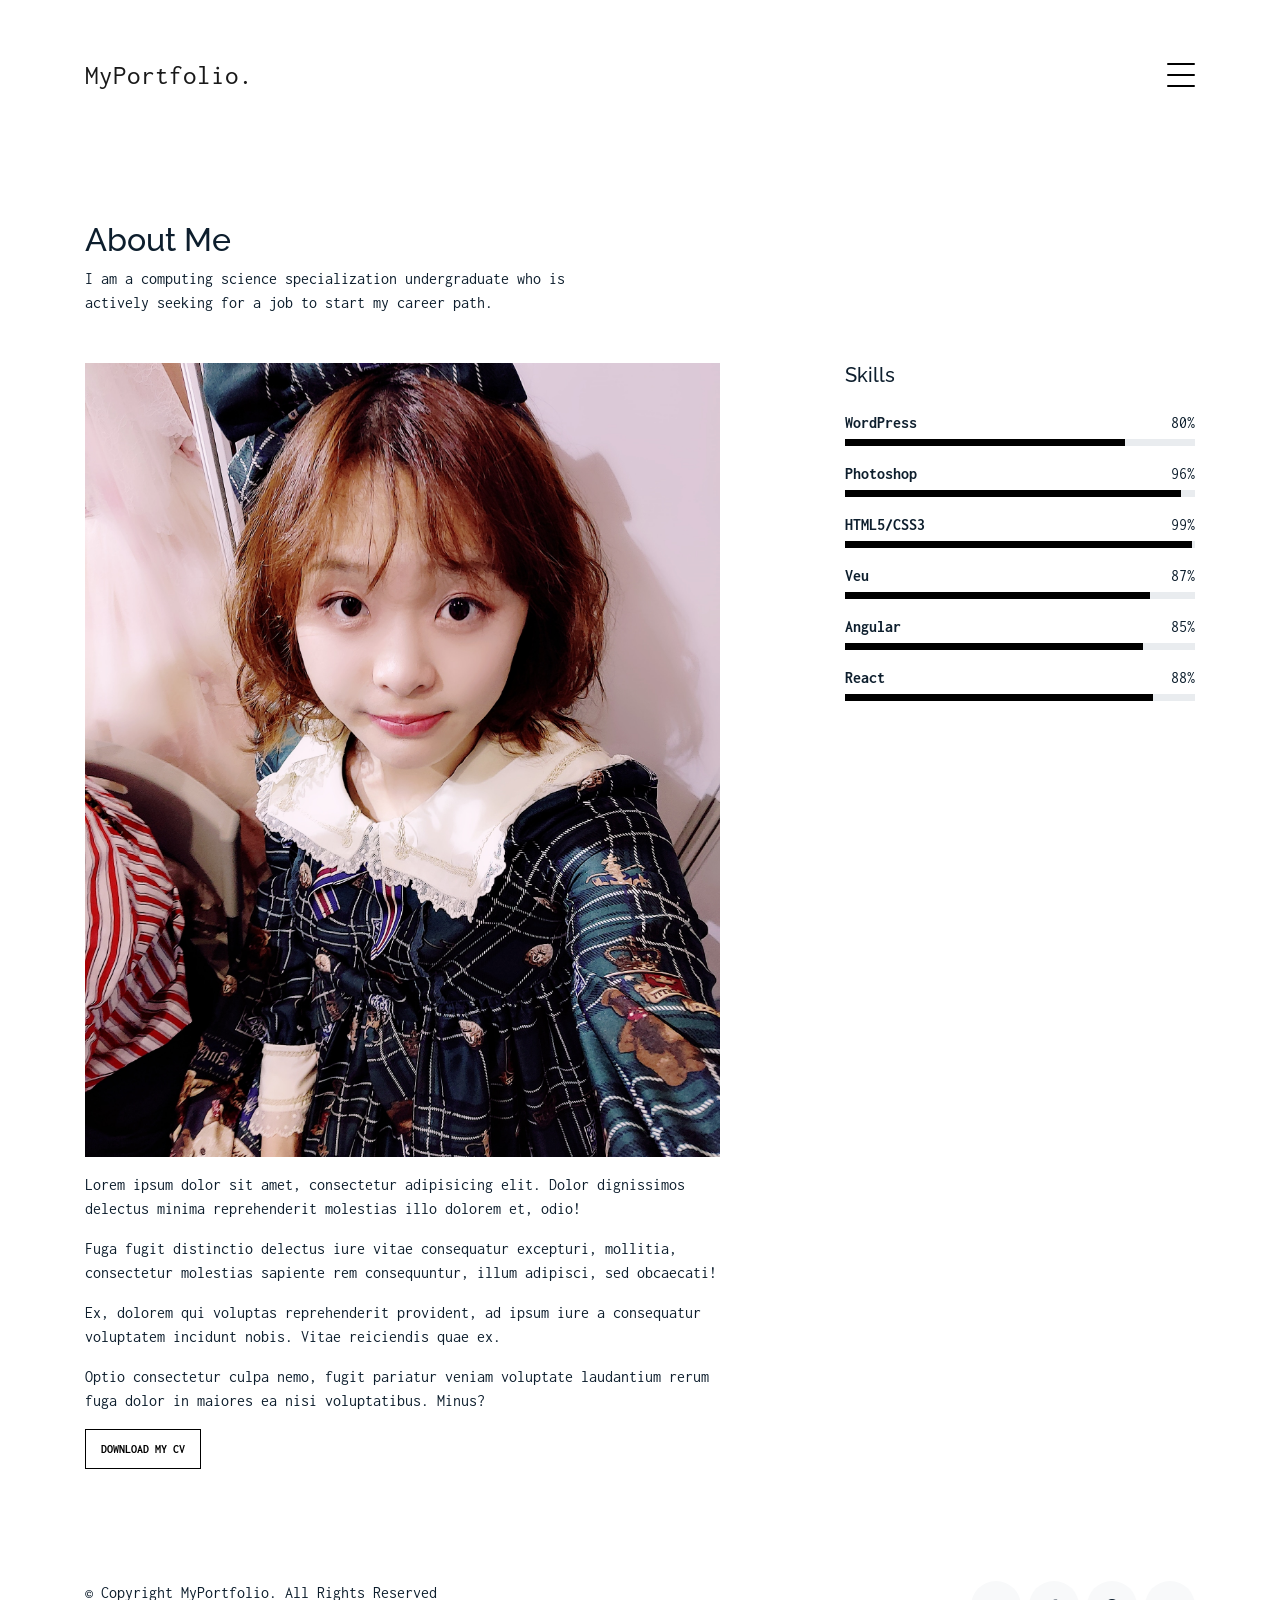
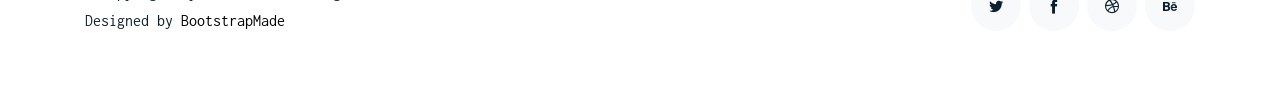
==== commit 50a59f1b: "test url" ====
--- a/about.html
+++ b/about.html
@@ -1,227 +1,226 @@
-<!DOCTYPE html>
-<html lang="en">
-
-<head>
-  <meta charset="utf-8">
-  <title>About - MyPortfolio</title>
-  <meta content="width=device-width, initial-scale=1.0" name="viewport">
-  <meta content="" name="keywords">
-  <meta content="" name="description">
-
-  <!-- Favicons -->
-  <link href="img/favicon.png" rel="icon">
-  <link href="img/apple-touch-icon.png" rel="apple-touch-icon">
-
-  <!-- Google Fonts -->
-  <link href="https://fonts.googleapis.com/css?family=Inconsolata:400,700|Raleway:400,700&display=swap"
-    rel="stylesheet">
-
-  <!-- Bootstrap CSS File -->
-  <link href="vendor/bootstrap/css/bootstrap.min.css" rel="stylesheet">
-
-  <!-- Vendor CSS Files -->
-  <link href="vendor/icofont/icofont.min.css" rel="stylesheet">
-  <link href="vendor/line-awesome/css/line-awesome.min.css" rel="stylesheet">
-  <link href="vendor/aos/aos.css" rel="stylesheet">
-  <link href="vendor/owlcarousel/assets/owl.carousel.min.css" rel="stylesheet">
-
-  <!-- Template Main CSS File -->
-  <link href="css/style.css" rel="stylesheet">
-
-  <!-- =======================================================
-    Template Name: MyPortfolio
-    Template URL: https://bootstrapmade.com/myportfolio-bootstrap-portfolio-website-template/
-    Author: BootstrapMade.com
-    Author URL: https://bootstrapmade.com/
-  ======================================================= -->
-</head>
-
-<body>
-
-
-  <div class="collapse navbar-collapse custom-navmenu" id="main-navbar">
-    <div class="container py-2 py-md-5">
-      <div class="row align-items-start">
-        <div class="col-md-2">
-          <ul class="custom-menu">
-            <li><a href="index.html">Home</a></li>
-            <li class="active"><a href="about.html">About Me</a></li>
-            <li><a href="services.html">Services</a></li>
-            <li><a href="works.html">Works</a></li>
-            <li><a href="contact.html">Contact</a></li>
-          </ul>
-        </div>
-        <div class="col-md-6 d-none d-md-block  mr-auto">
-          <div class="tweet d-flex">
-            <span class="icofont-twitter text-white mt-2 mr-3"></span>
-            <div>
-              <p><em>Lorem ipsum dolor sit amet consectetur adipisicing elit. Quisquam necessitatibus incidunt ut
-                  officiis explicabo inventore. <br> <a href="#">t.co/v82jsk</a></em></p>
-            </div>
-          </div>
-        </div>
-        <div class="col-md-4 d-none d-md-block">
-          <h3>Hire Me</h3>
-          <p>Lorem ipsum dolor sit amet consectetur adipisicing elit. Quisquam necessitatibus incidunt ut officiis
-            explicabo inventore. <br> <a href="#">myemail@gmail.com</a></p>
-        </div>
-      </div>
-
-    </div>
-  </div>
-
-  <nav class="navbar navbar-light custom-navbar">
-    <div class="container">
-      <a class="navbar-brand" href="index.html">MyPortfolio.</a>
-
-      <a href="#" class="burger" data-toggle="collapse" data-target="#main-navbar">
-        <span></span>
-      </a>
-
-    </div>
-  </nav>
-
-
-
-  <main id="main">
-
-    <div class="site-section pb-0 site-portfolio">
-      <div class="container">
-        <div class="row mb-5 align-items-end">
-          <div class="col-md-6" data-aos="fade-up">
-
-            <h2>About Me</h2>
-            <p class="mb-0">Lorem ipsum dolor sit amet consectetur adipisicing elit. Quisquam necessitatibus incidunt ut
-              officiis explicabo inventore.</p>
-          </div>
-
-        </div>
-
-
-        <div class="row">
-          <div class="col-md-4 ml-auto order-2" data-aos="fade-up">
-            <h3 class="h3 mb-4">Skills</h3>
-            <ul class="list-unstyled">
-              <li class="mb-3">
-                <div class="d-flex mb-1">
-                  <strong>WordPress</strong>
-                  <span class="ml-auto">80%</span>
-                </div>
-                <div class="progress custom-progress">
-                  <div class="progress-bar" role="progressbar" style="width: 80%" aria-valuenow="80" aria-valuemin="0"
-                    aria-valuemax="100"></div>
-                </div>
-              </li>
-              <li class="mb-3">
-                <div class="d-flex mb-1">
-                  <strong>Photoshop</strong>
-                  <span class="ml-auto">96%</span>
-                </div>
-                <div class="progress custom-progress">
-                  <div class="progress-bar" role="progressbar" style="width: 96%" aria-valuenow="96" aria-valuemin="0"
-                    aria-valuemax="100"></div>
-                </div>
-              </li>
-              <li class="mb-3">
-                <div class="d-flex mb-1">
-                  <strong>HTML5/CSS3</strong>
-                  <span class="ml-auto">99%</span>
-                </div>
-                <div class="progress custom-progress">
-                  <div class="progress-bar" role="progressbar" style="width: 99%" aria-valuenow="99" aria-valuemin="0"
-                    aria-valuemax="100"></div>
-                </div>
-              </li>
-              <li class="mb-3">
-                <div class="d-flex mb-1">
-                  <strong>Veu</strong>
-                  <span class="ml-auto">87%</span>
-                </div>
-                <div class="progress custom-progress">
-                  <div class="progress-bar" role="progressbar" style="width: 87%" aria-valuenow="87" aria-valuemin="0"
-                    aria-valuemax="100"></div>
-                </div>
-              </li>
-              <li class="mb-3">
-                <div class="d-flex mb-1">
-                  <strong>Angular</strong>
-                  <span class="ml-auto">85%</span>
-                </div>
-                <div class="progress custom-progress">
-                  <div class="progress-bar" role="progressbar" style="width: 85%" aria-valuenow="85" aria-valuemin="0"
-                    aria-valuemax="100"></div>
-                </div>
-              </li>
-              <li class="mb-3">
-                <div class="d-flex mb-1">
-                  <strong>React</strong>
-                  <span class="ml-auto">88%</span>
-                </div>
-                <div class="progress custom-progress">
-                  <div class="progress-bar" role="progressbar" style="width: 88%" aria-valuenow="88" aria-valuemin="0"
-                    aria-valuemax="100"></div>
-                </div>
-              </li>
-            </ul>
-          </div>
-
-          <div class="col-md-7 mb-5 mb-md-0" data-aos="fade-up">
-            <p><img src="img/person_1_sq.jpg" alt="Image" class="img-fluid"></p>
-            <p>Lorem ipsum dolor sit amet, consectetur adipisicing elit. Dolor dignissimos delectus minima reprehenderit
-              molestias illo dolorem et, odio!</p>
-            <p>Fuga fugit distinctio delectus iure vitae consequatur excepturi, mollitia, consectetur molestias sapiente
-              rem consequuntur, illum adipisci, sed obcaecati!</p>
-            <p>Ex, dolorem qui voluptas reprehenderit provident, ad ipsum iure a consequatur voluptatem incidunt nobis.
-              Vitae reiciendis quae ex.</p>
-            <p>Optio consectetur culpa nemo, fugit pariatur veniam voluptate laudantium rerum fuga dolor in maiores ea
-              nisi voluptatibus. Minus?</p>
-            <p><a href="#" class="readmore">Download my CV</a></p>
-          </div>
-
-        </div>
-
-      </div>
-    </div>
-
-  </main>
-  <footer class="footer mt-5 pt-5" role="contentinfo">
-    <div class="container">
-      <div class="row">
-        <div class="col-sm-6">
-          <p class="mb-1">&copy; Copyright MyPortfolio. All Rights Reserved</p>
-          <div class="credits">
-            <!--
-              All the links in the footer should remain intact.
-              You can delete the links only if you purchased the pro version.
-              Licensing information: https://bootstrapmade.com/license/
-              Purchase the pro version with working PHP/AJAX contact form: https://bootstrapmade.com/buy/?theme=MyPortfolio
-            -->
-            Designed by <a href="https://bootstrapmade.com/">BootstrapMade</a>
-          </div>
-        </div>
-        <div class="col-sm-6 social text-md-right">
-          <a href="#"><span class="icofont-twitter"></span></a>
-          <a href="#"><span class="icofont-facebook"></span></a>
-          <a href="#"><span class="icofont-dribbble"></span></a>
-          <a href="#"><span class="icofont-behance"></span></a>
-        </div>
-      </div>
-    </div>
-  </footer>
-
-  <!-- Vendor JS Files -->
-  <script src="vendor/jquery/jquery.min.js"></script>
-  <script src="vendor/jquery/jquery-migrate.min.js"></script>
-  <script src="vendor/bootstrap/js/bootstrap.min.js"></script>
-  <script src="vendor/easing/easing.min.js"></script>
-  <script src="vendor/php-email-form/validate.js"></script>
-  <script src="vendor/isotope/isotope.pkgd.min.js"></script>
-  <script src="vendor/aos/aos.js"></script>
-  <script src="vendor/owlcarousel/owl.carousel.min.js"></script>
-
-  <!-- Template Main JS File -->
-  <script src="js/main.js"></script>
-
-</body>
-
-</html>
+<!DOCTYPE html>
+<html lang="en">
+
+<head>
+  <meta charset="utf-8">
+  <title>About - MyPortfolio</title>
+  <meta content="width=device-width, initial-scale=1.0" name="viewport">
+  <meta content="" name="keywords">
+  <meta content="" name="description">
+
+  <!-- Favicons -->
+  <link href="img/favicon.png" rel="icon">
+  <link href="img/apple-touch-icon.png" rel="apple-touch-icon">
+
+  <!-- Google Fonts -->
+  <link href="https://fonts.googleapis.com/css?family=Inconsolata:400,700|Raleway:400,700&display=swap"
+    rel="stylesheet">
+
+  <!-- Bootstrap CSS File -->
+  <link href="vendor/bootstrap/css/bootstrap.min.css" rel="stylesheet">
+
+  <!-- Vendor CSS Files -->
+  <link href="vendor/icofont/icofont.min.css" rel="stylesheet">
+  <link href="vendor/line-awesome/css/line-awesome.min.css" rel="stylesheet">
+  <link href="vendor/aos/aos.css" rel="stylesheet">
+  <link href="vendor/owlcarousel/assets/owl.carousel.min.css" rel="stylesheet">
+
+  <!-- Template Main CSS File -->
+  <link href="css/style.css" rel="stylesheet">
+
+  <!-- =======================================================
+    Template Name: MyPortfolio
+    Template URL: https://bootstrapmade.com/myportfolio-bootstrap-portfolio-website-template/
+    Author: BootstrapMade.com
+    Author URL: https://bootstrapmade.com/
+  ======================================================= -->
+</head>
+
+<body>
+
+
+  <div class="collapse navbar-collapse custom-navmenu" id="main-navbar">
+    <div class="container py-2 py-md-5">
+      <div class="row align-items-start">
+        <div class="col-md-2">
+          <ul class="custom-menu">
+            <li><a href="index.html">Home</a></li>
+            <li class="active"><a href="about.html">About Me</a></li>
+            <li><a href="services.html">Services</a></li>
+            <li><a href="works.html">Works</a></li>
+            <li><a href="contact.html">Contact</a></li>
+          </ul>
+        </div>
+        <div class="col-md-6 d-none d-md-block  mr-auto">
+          <div class="tweet d-flex">
+            <span class="icofont-twitter text-white mt-2 mr-3"></span>
+            <div>
+              <p><em>Lorem ipsum dolor sit amet consectetur adipisicing elit. Quisquam necessitatibus incidunt ut
+                  officiis explicabo inventore. <br> <a href="#">t.co/v82jsk</a></em></p>
+            </div>
+          </div>
+        </div>
+        <div class="col-md-4 d-none d-md-block">
+          <h3>Hire Me</h3>
+          <p>Lorem ipsum dolor sit amet consectetur adipisicing elit. Quisquam necessitatibus incidunt ut officiis
+            explicabo inventore. <br> <a href="#">myemail@gmail.com</a></p>
+        </div>
+      </div>
+
+    </div>
+  </div>
+
+  <nav class="navbar navbar-light custom-navbar">
+    <div class="container">
+      <a class="navbar-brand" href="index.html">MyPortfolio.</a>
+
+      <a href="#" class="burger" data-toggle="collapse" data-target="#main-navbar">
+        <span></span>
+      </a>
+
+    </div>
+  </nav>
+
+
+
+  <main id="main">
+
+    <div class="site-section pb-0 site-portfolio">
+      <div class="container">
+        <div class="row mb-5 align-items-end">
+          <div class="col-md-6" data-aos="fade-up">
+
+            <h2>About Me</h2>
+            <p class="mb-0">I am a computing science specialization undergraduate who is actively seeking for a job to start my career path.</p>
+          </div>
+
+        </div>
+
+
+        <div class="row">
+          <div class="col-md-4 ml-auto order-2" data-aos="fade-up">
+            <h3 class="h3 mb-4">Skills</h3>
+            <ul class="list-unstyled">
+              <li class="mb-3">
+                <div class="d-flex mb-1">
+                  <strong>WordPress</strong>
+                  <span class="ml-auto">80%</span>
+                </div>
+                <div class="progress custom-progress">
+                  <div class="progress-bar" role="progressbar" style="width: 80%" aria-valuenow="80" aria-valuemin="0"
+                    aria-valuemax="100"></div>
+                </div>
+              </li>
+              <li class="mb-3">
+                <div class="d-flex mb-1">
+                  <strong>Photoshop</strong>
+                  <span class="ml-auto">96%</span>
+                </div>
+                <div class="progress custom-progress">
+                  <div class="progress-bar" role="progressbar" style="width: 96%" aria-valuenow="96" aria-valuemin="0"
+                    aria-valuemax="100"></div>
+                </div>
+              </li>
+              <li class="mb-3">
+                <div class="d-flex mb-1">
+                  <strong>HTML5/CSS3</strong>
+                  <span class="ml-auto">99%</span>
+                </div>
+                <div class="progress custom-progress">
+                  <div class="progress-bar" role="progressbar" style="width: 99%" aria-valuenow="99" aria-valuemin="0"
+                    aria-valuemax="100"></div>
+                </div>
+              </li>
+              <li class="mb-3">
+                <div class="d-flex mb-1">
+                  <strong>Veu</strong>
+                  <span class="ml-auto">87%</span>
+                </div>
+                <div class="progress custom-progress">
+                  <div class="progress-bar" role="progressbar" style="width: 87%" aria-valuenow="87" aria-valuemin="0"
+                    aria-valuemax="100"></div>
+                </div>
+              </li>
+              <li class="mb-3">
+                <div class="d-flex mb-1">
+                  <strong>Angular</strong>
+                  <span class="ml-auto">85%</span>
+                </div>
+                <div class="progress custom-progress">
+                  <div class="progress-bar" role="progressbar" style="width: 85%" aria-valuenow="85" aria-valuemin="0"
+                    aria-valuemax="100"></div>
+                </div>
+              </li>
+              <li class="mb-3">
+                <div class="d-flex mb-1">
+                  <strong>React</strong>
+                  <span class="ml-auto">88%</span>
+                </div>
+                <div class="progress custom-progress">
+                  <div class="progress-bar" role="progressbar" style="width: 88%" aria-valuenow="88" aria-valuemin="0"
+                    aria-valuemax="100"></div>
+                </div>
+              </li>
+            </ul>
+          </div>
+
+          <div class="col-md-7 mb-5 mb-md-0" data-aos="fade-up">
+            <p><img src="img/person_1_sq.jpg" alt="Image" class="img-fluid"></p>
+            <p>Lorem ipsum dolor sit amet, consectetur adipisicing elit. Dolor dignissimos delectus minima reprehenderit
+              molestias illo dolorem et, odio!</p>
+            <p>Fuga fugit distinctio delectus iure vitae consequatur excepturi, mollitia, consectetur molestias sapiente
+              rem consequuntur, illum adipisci, sed obcaecati!</p>
+            <p>Ex, dolorem qui voluptas reprehenderit provident, ad ipsum iure a consequatur voluptatem incidunt nobis.
+              Vitae reiciendis quae ex.</p>
+            <p>Optio consectetur culpa nemo, fugit pariatur veniam voluptate laudantium rerum fuga dolor in maiores ea
+              nisi voluptatibus. Minus?</p>
+            <p><a href="#" class="readmore">Download my CV</a></p>
+          </div>
+
+        </div>
+
+      </div>
+    </div>
+
+  </main>
+  <footer class="footer mt-5 pt-5" role="contentinfo">
+    <div class="container">
+      <div class="row">
+        <div class="col-sm-6">
+          <p class="mb-1">&copy; Copyright MyPortfolio. All Rights Reserved</p>
+          <div class="credits">
+            <!--
+              All the links in the footer should remain intact.
+              You can delete the links only if you purchased the pro version.
+              Licensing information: https://bootstrapmade.com/license/
+              Purchase the pro version with working PHP/AJAX contact form: https://bootstrapmade.com/buy/?theme=MyPortfolio
+            -->
+            Designed by <a href="https://bootstrapmade.com/">BootstrapMade</a>
+          </div>
+        </div>
+        <div class="col-sm-6 social text-md-right">
+          <a href="#"><span class="icofont-twitter"></span></a>
+          <a href="#"><span class="icofont-facebook"></span></a>
+          <a href="#"><span class="icofont-dribbble"></span></a>
+          <a href="#"><span class="icofont-behance"></span></a>
+        </div>
+      </div>
+    </div>
+  </footer>
+
+  <!-- Vendor JS Files -->
+  <script src="vendor/jquery/jquery.min.js"></script>
+  <script src="vendor/jquery/jquery-migrate.min.js"></script>
+  <script src="vendor/bootstrap/js/bootstrap.min.js"></script>
+  <script src="vendor/easing/easing.min.js"></script>
+  <script src="vendor/php-email-form/validate.js"></script>
+  <script src="vendor/isotope/isotope.pkgd.min.js"></script>
+  <script src="vendor/aos/aos.js"></script>
+  <script src="vendor/owlcarousel/owl.carousel.min.js"></script>
+
+  <!-- Template Main JS File -->
+  <script src="js/main.js"></script>
+
+</body>
+
+</html>
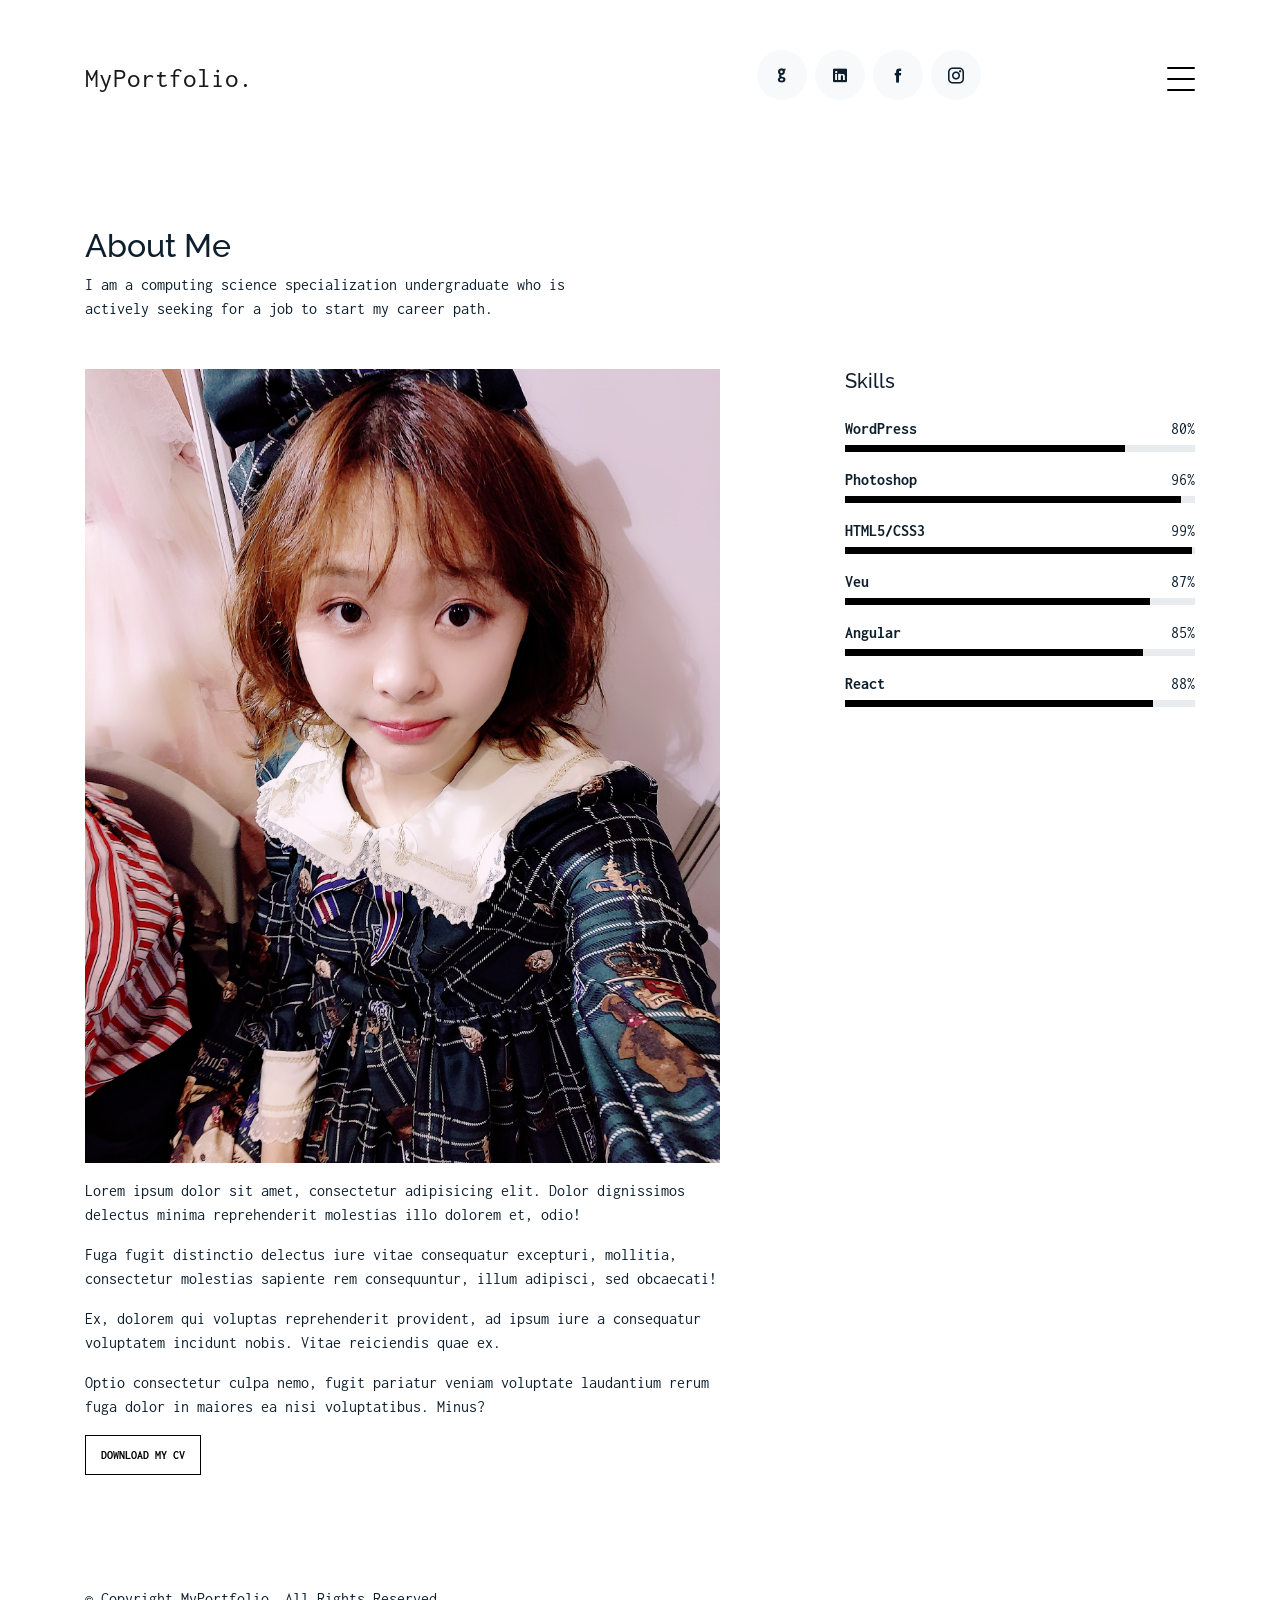
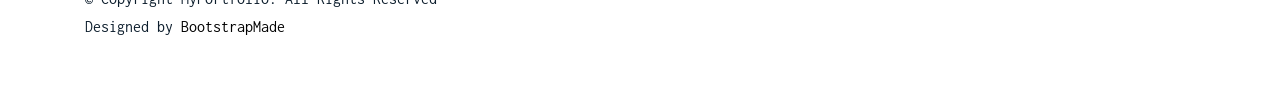
==== commit 8a92c1c4: "test url" ====
--- a/about.html
+++ b/about.html
@@ -73,7 +73,12 @@
   <nav class="navbar navbar-light custom-navbar">
     <div class="container">
       <a class="navbar-brand" href="index.html">MyPortfolio.</a>
-
+	  <div class="col-sm-6 social text-md-right">
+          <a href="https://github.com/cathyQinQin" target="_blank"><span class="icofont-github"></span></a>
+		  <a href="https://www.linkedin.com/in/zhang-qin-ba02a8133/" target="_blank"><span class="icofont-linkedin"></span></a>
+          <a href="https://www.facebook.com/profile.php?id=100009484875807" target="_blank"><span class="icofont-facebook"></span></a>
+          <a href="https://www.instagram.com/cassie_qin_qin/" target="_blank"><span class="icofont-instagram"></span></a>         
+      </div>
       <a href="#" class="burger" data-toggle="collapse" data-target="#main-navbar">
         <span></span>
       </a>
@@ -198,12 +203,6 @@
             Designed by <a href="https://bootstrapmade.com/">BootstrapMade</a>
           </div>
         </div>
-        <div class="col-sm-6 social text-md-right">
-          <a href="#"><span class="icofont-twitter"></span></a>
-          <a href="#"><span class="icofont-facebook"></span></a>
-          <a href="#"><span class="icofont-dribbble"></span></a>
-          <a href="#"><span class="icofont-behance"></span></a>
-        </div>
       </div>
     </div>
   </footer>
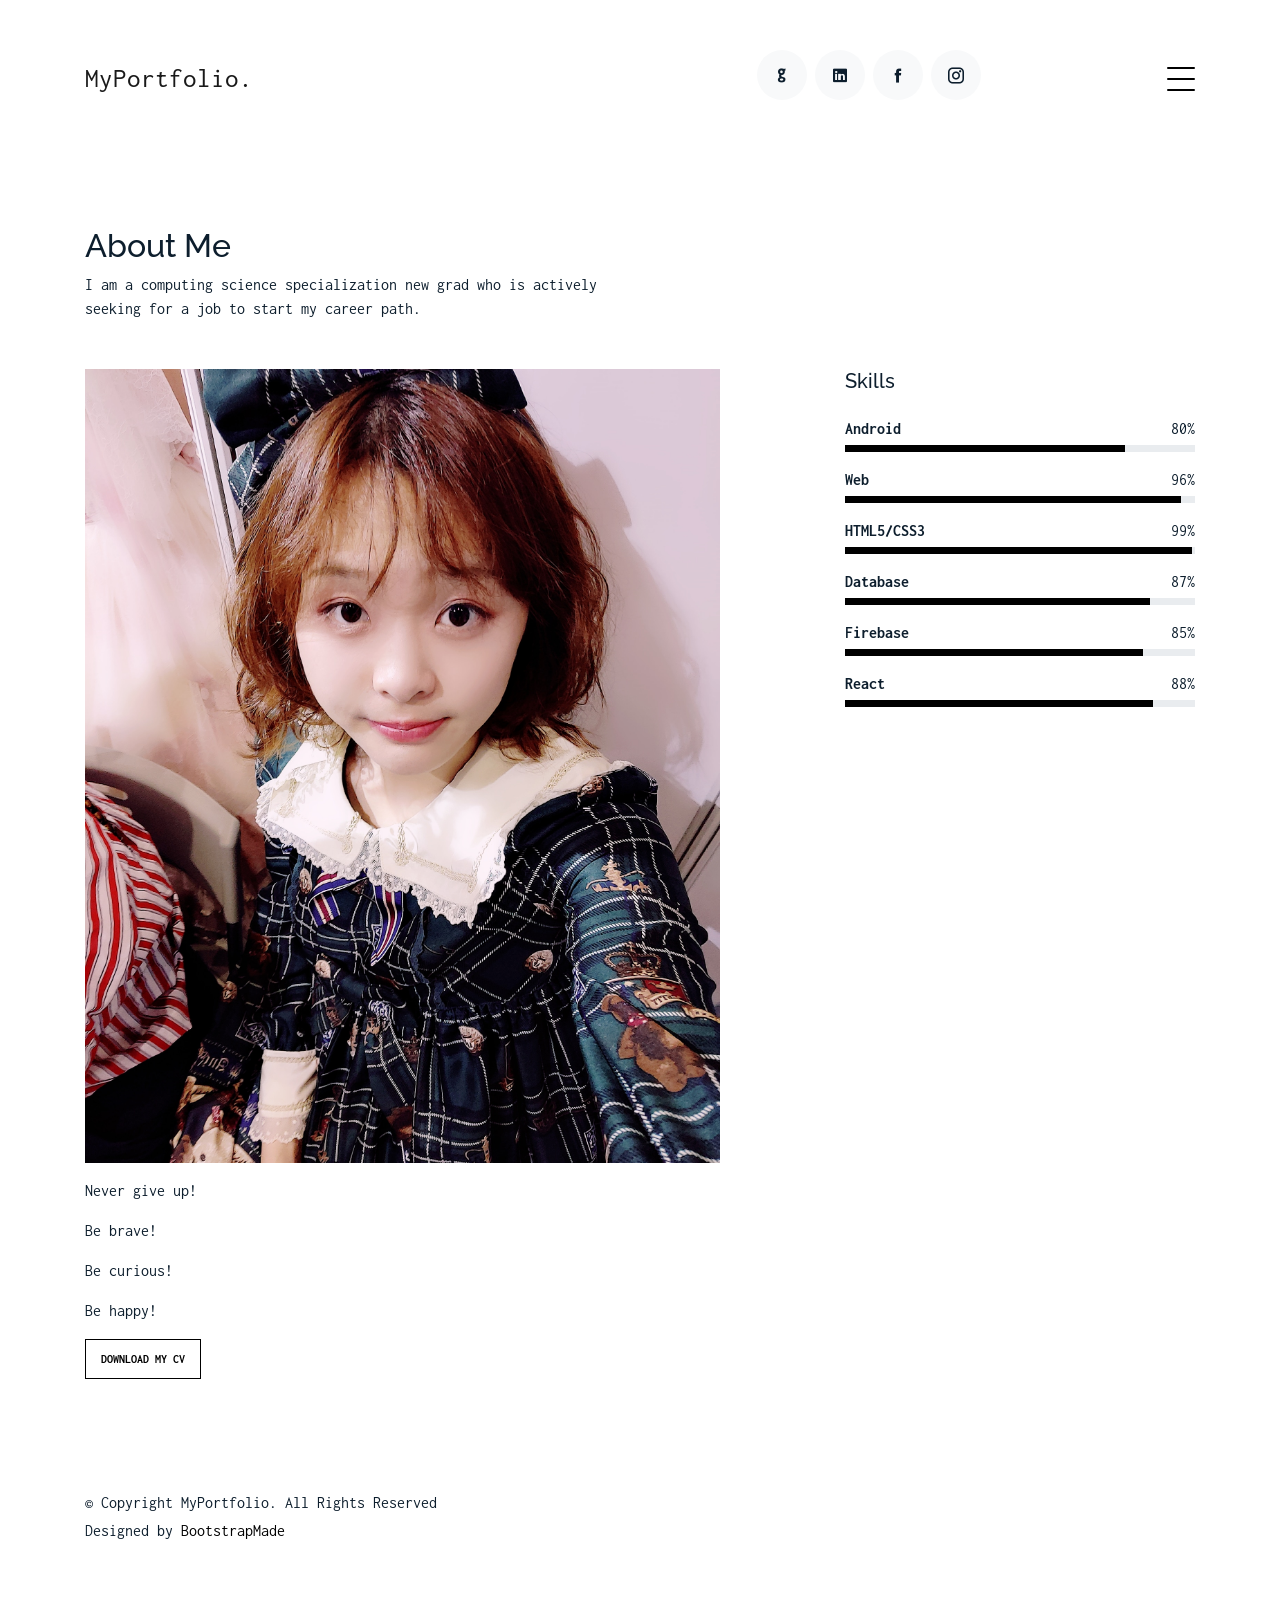
==== commit 6d710df1: "finish personal web" ====
--- a/about.html
+++ b/about.html
@@ -38,14 +38,13 @@
 
 <body>
 
-
   <div class="collapse navbar-collapse custom-navmenu" id="main-navbar">
     <div class="container py-2 py-md-5">
       <div class="row align-items-start">
         <div class="col-md-2">
           <ul class="custom-menu">
-            <li><a href="index.html">Home</a></li>
-            <li class="active"><a href="about.html">About Me</a></li>
+            <li class="active"><a href="index.html">Home</a></li>
+            <li><a href="about.html">About Me</a></li>
             <li><a href="services.html">Services</a></li>
             <li><a href="works.html">Works</a></li>
             <li><a href="contact.html">Contact</a></li>
@@ -55,18 +54,19 @@
           <div class="tweet d-flex">
             <span class="icofont-twitter text-white mt-2 mr-3"></span>
             <div>
-              <p><em>Lorem ipsum dolor sit amet consectetur adipisicing elit. Quisquam necessitatibus incidunt ut
-                  officiis explicabo inventore. <br> <a href="#">t.co/v82jsk</a></em></p>
+              <p><em>Stay foolish, stay hungry.<br> <a href="https://twitter.com/Qinzhan17367369" target="_blank">@Qinzhan17367369</a></em></p>
+			</div>
+			<span class="icofont-twitter text-white mt-2 mr-3"></span>
+			<div>
+			<p><em>Pudding is the cutest cat in the world.<br> <a href="https://twitter.com/Qinzhan17367369" target="_blank">@Qinzhan17367369</a></em></p>
             </div>
           </div>
         </div>
         <div class="col-md-4 d-none d-md-block">
           <h3>Hire Me</h3>
-          <p>Lorem ipsum dolor sit amet consectetur adipisicing elit. Quisquam necessitatibus incidunt ut officiis
-            explicabo inventore. <br> <a href="#">myemail@gmail.com</a></p>
-        </div>
-      </div>
-
+          <p>Do not hesitate to do that! <br> <a href="http://www.gmail.com/" target="_blank">qin7@ualberta.ca</a></p>
+        </div>
+      </div>
     </div>
   </div>
 
@@ -96,7 +96,7 @@
           <div class="col-md-6" data-aos="fade-up">
 
             <h2>About Me</h2>
-            <p class="mb-0">I am a computing science specialization undergraduate who is actively seeking for a job to start my career path.</p>
+            <p class="mb-0">I am a computing science specialization new grad who is actively seeking for a job to start my career path.</p>
           </div>
 
         </div>
@@ -108,7 +108,7 @@
             <ul class="list-unstyled">
               <li class="mb-3">
                 <div class="d-flex mb-1">
-                  <strong>WordPress</strong>
+                  <strong>Android</strong>
                   <span class="ml-auto">80%</span>
                 </div>
                 <div class="progress custom-progress">
@@ -118,7 +118,7 @@
               </li>
               <li class="mb-3">
                 <div class="d-flex mb-1">
-                  <strong>Photoshop</strong>
+                  <strong>Web</strong>
                   <span class="ml-auto">96%</span>
                 </div>
                 <div class="progress custom-progress">
@@ -138,7 +138,7 @@
               </li>
               <li class="mb-3">
                 <div class="d-flex mb-1">
-                  <strong>Veu</strong>
+                  <strong>Database</strong>
                   <span class="ml-auto">87%</span>
                 </div>
                 <div class="progress custom-progress">
@@ -148,7 +148,7 @@
               </li>
               <li class="mb-3">
                 <div class="d-flex mb-1">
-                  <strong>Angular</strong>
+                  <strong>Firebase</strong>
                   <span class="ml-auto">85%</span>
                 </div>
                 <div class="progress custom-progress">
@@ -171,15 +171,11 @@
 
           <div class="col-md-7 mb-5 mb-md-0" data-aos="fade-up">
             <p><img src="img/person_1_sq.jpg" alt="Image" class="img-fluid"></p>
-            <p>Lorem ipsum dolor sit amet, consectetur adipisicing elit. Dolor dignissimos delectus minima reprehenderit
-              molestias illo dolorem et, odio!</p>
-            <p>Fuga fugit distinctio delectus iure vitae consequatur excepturi, mollitia, consectetur molestias sapiente
-              rem consequuntur, illum adipisci, sed obcaecati!</p>
-            <p>Ex, dolorem qui voluptas reprehenderit provident, ad ipsum iure a consequatur voluptatem incidunt nobis.
-              Vitae reiciendis quae ex.</p>
-            <p>Optio consectetur culpa nemo, fugit pariatur veniam voluptate laudantium rerum fuga dolor in maiores ea
-              nisi voluptatibus. Minus?</p>
-            <p><a href="#" class="readmore">Download my CV</a></p>
+            <p>Never give up!</p>
+            <p>Be brave!</p>
+            <p>Be curious!</p>
+            <p>Be happy!</p>
+            <p><a href="img/QinZhang_resume.docx" class="readmore">Download my CV</a></p>
           </div>
 
         </div>
--- a/css/style.css
+++ b/css/style.css
@@ -1,12 +1,12 @@
-/*
-  Template Name: MyPortfolio
-  Template URL: https://bootstrapmade.com/myportfolio-bootstrap-portfolio-website-template/
-  Author: BootstrapMade.com
-  Author URL: https://bootstrapmade.com/
+/*
+  Template Name: MyPortfolio
+  Template URL: https://bootstrapmade.com/myportfolio-bootstrap-portfolio-website-template/
+  Author: BootstrapMade.com
+  Author URL: https://bootstrapmade.com/
 */
 
-/*--------------------------------------------------------------
-# General
+/*--------------------------------------------------------------
+# General
 --------------------------------------------------------------*/
 
 body {
@@ -284,79 +284,12 @@
 }
 
 /* Contact Form */
-
-.php-email-form .validate {
-  display: none;
-  color: red;
-  margin: 0 0 15px 0;
-  font-weight: 400;
-  font-size: 13px;
-}
-
-.php-email-form .error-message {
-  display: none;
-  color: #fff;
-  background: #ed3c0d;
-  text-align: center;
-  padding: 15px;
-  font-weight: 600;
-}
-
-.php-email-form .sent-message {
-  display: none;
-  color: #fff;
-  background: #18d26e;
-  text-align: center;
-  padding: 15px;
-  font-weight: 600;
-}
-
-.php-email-form .loading {
-  display: none;
-  background: #fff;
-  text-align: center;
-  padding: 15px;
-}
-
-.php-email-form .loading:before {
-  content: "";
-  display: inline-block;
-  border-radius: 50%;
-  width: 24px;
-  height: 24px;
-  margin: 0 10px -6px 0;
-  border: 3px solid #18d26e;
-  border-top-color: #eee;
-  -webkit-animation: animate-loading 1s linear infinite;
-  animation: animate-loading 1s linear infinite;
-}
-
-@-webkit-keyframes animate-loading {
-  0% {
-    -webkit-transform: rotate(0deg);
-    transform: rotate(0deg);
-  }
-
-  100% {
-    -webkit-transform: rotate(360deg);
-    transform: rotate(360deg);
-  }
-}
-
-@keyframes animate-loading {
-  0% {
-    -webkit-transform: rotate(0deg);
-    transform: rotate(0deg);
-  }
-
-  100% {
-    -webkit-transform: rotate(360deg);
-    transform: rotate(360deg);
-  }
-}
-
-/*--------------------------------------------------------------
-# Header
+#person-info{
+	padding: 0px;
+}
+
+/*--------------------------------------------------------------
+# Header
 --------------------------------------------------------------*/
 
 /* Custom Navmenu */
